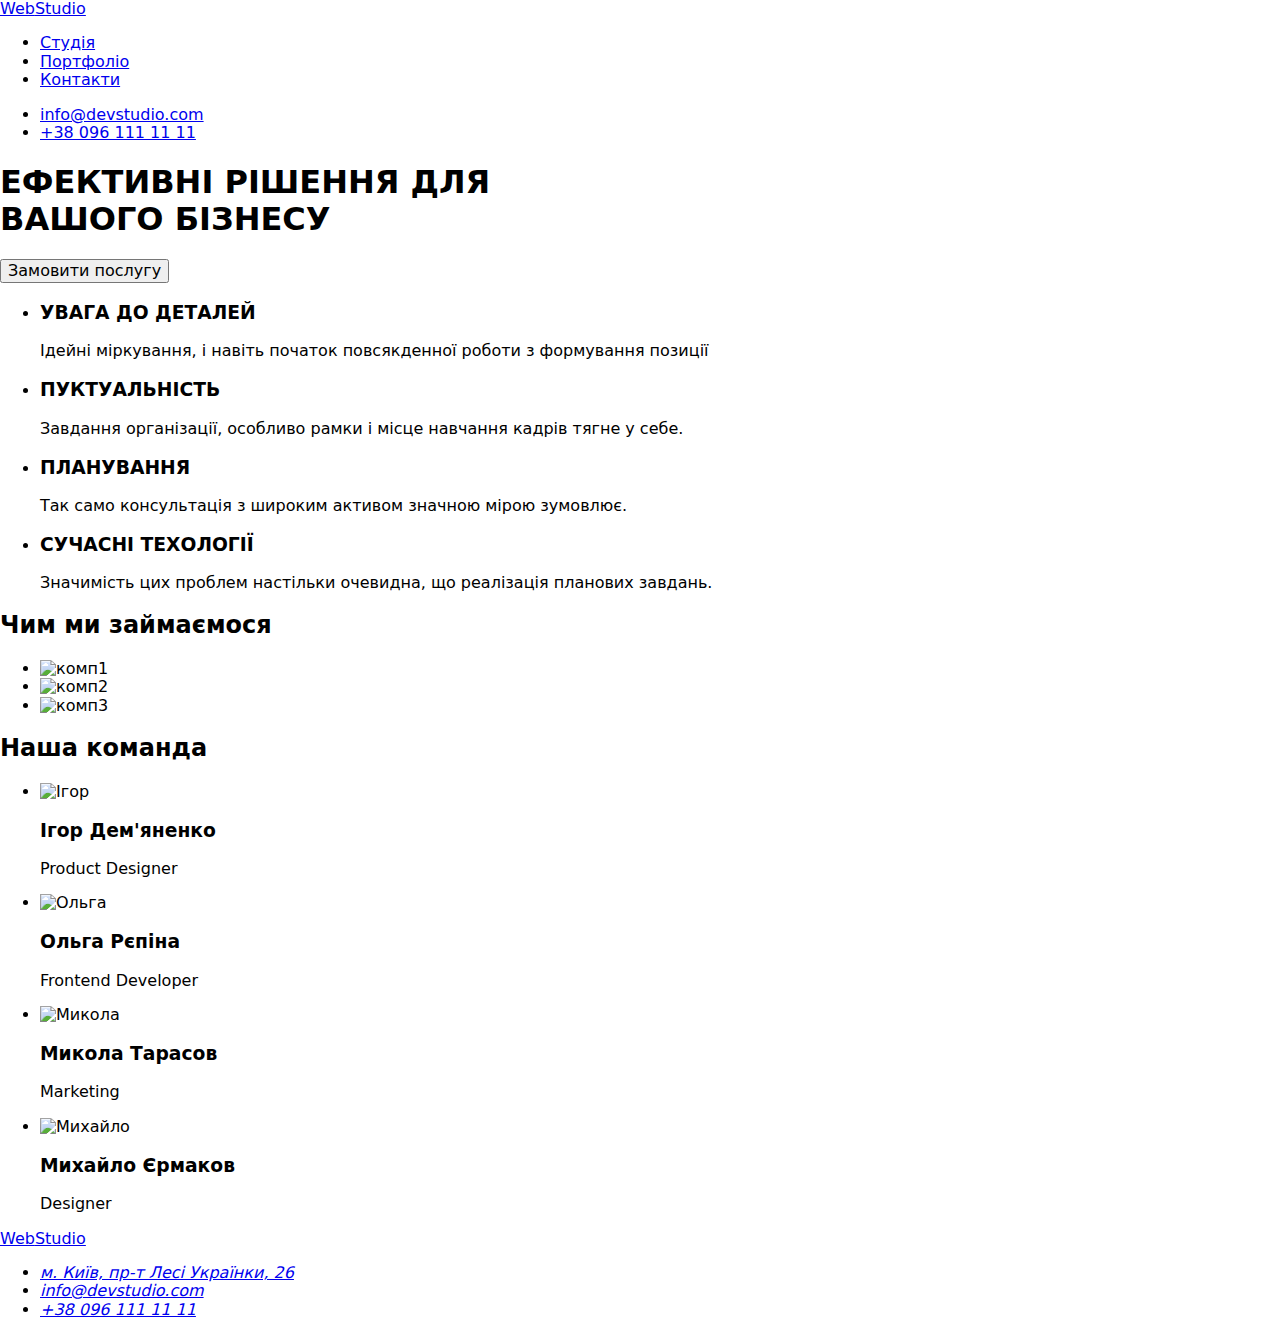
==== index.html @ 2995a0e1 "Add files" ====
<!DOCTYPE html>
<html lang="uk">
  <head>
    <meta charset="UTF-8" />
    <meta http-equiv="X-UA-Compatible" content="IE=edge" />
    <meta name="viewport" content="width=device-width, initial-scale=1.0" />
    <title>webstudio</title>
    <link rel="preconnect" href="https://fonts.googleapis.com" />
    <link rel="preconnect" href="https://fonts.gstatic.com" crossorigin />
    <link
      href="https://fonts.googleapis.com/css2?family=Raleway:wght@700&family=Roboto:wght@400;500;700;900&display=swap"
      rel="stylesheet"
    />
    <link
      rel="stylesheet"
      href="https://cdnjs.cloudflare.com/ajax/libs/modern-normalize/1.1.0/modern-normalize.min.css"
    />
    <link rel="stylesheet" href="./css/styles.css" />
  </head>
  <body class="page-body">
    <!--Header-->
    <header class="page-header">
      <!--Заголовки-->
      <div class="container">
        <nav class="header-nav">
          <a href="WebStudio" class="logo link"> <span class="web">Web</span>Studio</a>
          <ul class="header-list list">
            <li class="item"><a href="./index.html" class="header-link active">Студія</a></li>
            <li class="item"><a href="./portfolio.html" class="header-link">Портфоліо</a></li>
            <li class="item"><a href="Контакти" class="header-link">Контакти</a></li>
          </ul>
        </nav>
          <ul class="contacts">
            <li>
              <a class="header-mail hearder-link active" href="info@devstudio.com"
                >info@devstudio.com</a
              >
            </li>
            <li>
              <a class="header-tel hearder-link" href="+380961111111">+38 096 111 11 11</a>
            </li>
          </ul>
      </div>
    </header>
    <main>
      <!--Ефективні рішення-->
      <section class="section-title">
        <div class="container">
          <h1 class="title">
            ЕФЕКТИВНІ РІШЕННЯ ДЛЯ <br />
            ВАШОГО БІЗНЕСУ
          </h1>
          <button type="button" class="button title-button">Замовити послугу</button>
        </div>
      </section>
      <!--Наші переваги-->
      <section class="padding">
        <div class="container">
          <h2 hidden>Наші переваги</h2>
          <ul class="feature-list list">
            <li class="item">
              <h3 class="title-medium">УВАГА ДО ДЕТАЛЕЙ</h3>
              <p class="text">
                Ідейні міркування, і навіть початок повсякденної роботи з формування позиції
              </p>
            </li>
            <li class="item">
              <h3 class="title-medium">ПУКТУАЛЬНІСТЬ</h3>
              <p class="text">
                Завдання організації, особливо рамки і місце навчання кадрів тягне у себе.
              </p>
            </li>
            <li class="item">
              <h3 class="title-medium">ПЛАНУВАННЯ</h3>
              <p class="text">Так само консультація з широким активом значною мірою зумовлює.</p>
            </li>
            <li class="item">
              <h3 class="title-medium">СУЧАСНІ ТЕХОЛОГІЇ</h3>
              <p class="text">
                Значимість цих проблем настільки очевидна, що реалізація планових завдань.
              </p>
            </li>
          </ul>
        </div>
      </section>
      <!--Чим займаємось-->
      <section class="blok-gallery">
        <div class="container">
          <h2 class="title-staff">Чим ми займаємося</h2>
          <ul class="gallery">
            <li class="photo-gallery">
              <img src="./images/imgoffice1.jpg" alt="комп1" />
            </li>
            <li class="photo-gallery">
              <img src="./images/imgoffice2.jpg" alt="комп2" />
            </li>
            <li class="photo-gallery">
              <img src="./images/imgoffice3.jpg" alt="комп3" />
            </li>
          </ul>
        </div>
      </section>

      <!--Staff-->
      <section class="staff padding">
        <div class="container">
          <h2 class="title-gallery-staff">Наша команда</h2>
          <ul class="staff-gallery">
            <li class="photo-staff">
              <img src="./images/imgphoto4.jpg" alt="Ігор" width="270" height="260" class="img" />
              <div class="staff-title">
                <h3 class="name">Ігор Дем'яненко</h3>
                <p class="position">Product Designer</p>
              </div>
            </li>
            <li class="photo-staff">
              <img src="./images/imgphoto5.jpg" alt="Ольга" width="270" height="260" class="img" />
              <div class="staff-title">
                <h3 class="name">Ольга Рєпіна</h3>
                <p class="position">Frontend Developer</p>
              </div>
            </li>

            <li class="photo-staff">
              <img src="./images/imgphoto6.jpg" alt="Микола" width="270" height="260" class="img" />
              <div class="staff-title">
                <h3 class="name">Микола Тарасов</h3>
                <p class="position">Marketing</p>
              </div>
            </li>
            <li class="photo-staff">
              <img
                src="./images/imgphoto7.jpg"
                alt="Михайло"
                width="270"
                height="260"
                class="img"
              />
              <div class="staff-title">
                <h3 class="name">Михайло Єрмаков</h3>
                <p class="position">Designer</p>
              </div>
            </li>
          </ul>
        </div>
      </section>
    </main>
    <footer class="footer">
      <div class="container">
        <a href="WebStudio" class="logo logo-footer"> <span class="web">Web</span>Studio</a>
        <address>
          <ul class="all-contacts">
            <li>
              <a class="adress" href="https://goo.gl/maps/Jwa1FYNxkH5Bw4Vz5">
                м. Київ, пр-т Лесі Українки, 26</a
              >
            </li>
            <li>
              <a class="adress-footer" href="info@devstudio.com">info@devstudio.com</a>
            </li>
            <li>
              <a class="adress-footer" href="tel:+380961111111">+38 096 111 11 11</a>
            </li>
          </ul>
        </address>
      </div>
    </footer>
  </body>
</html>
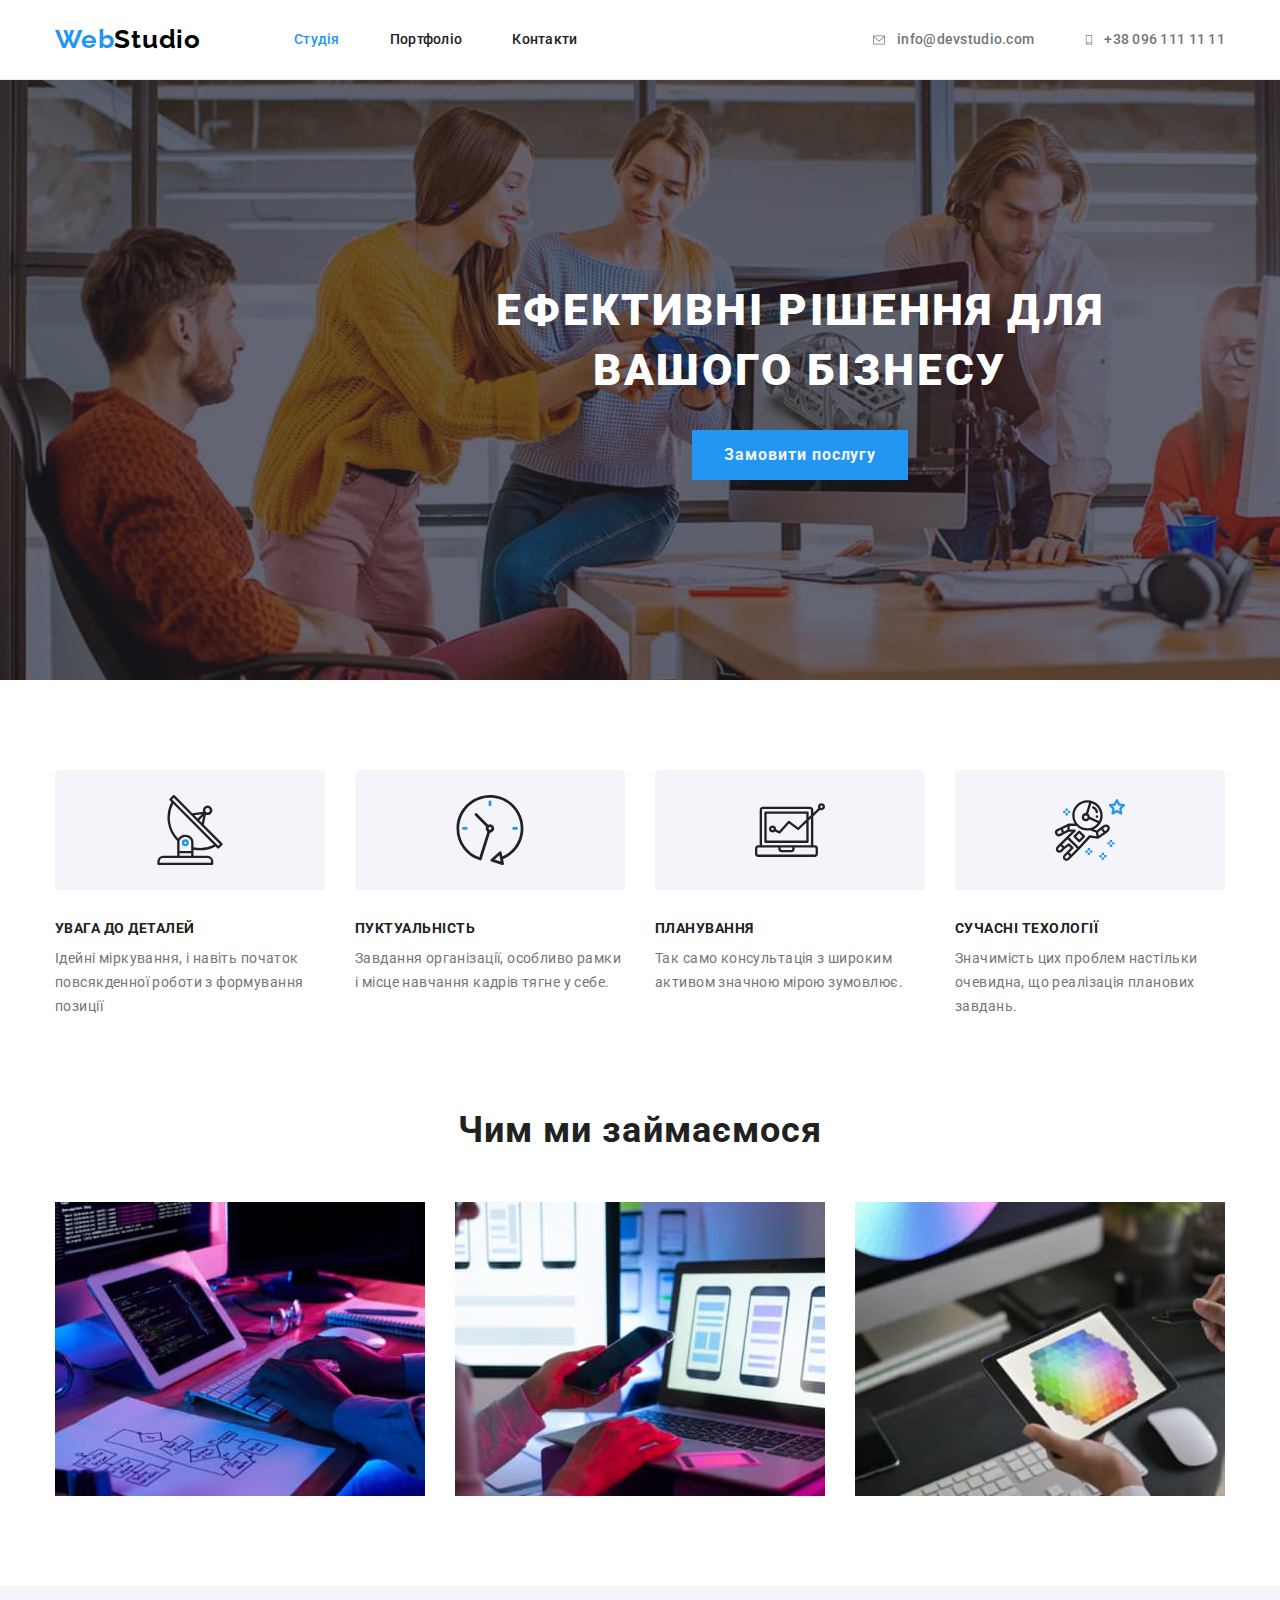
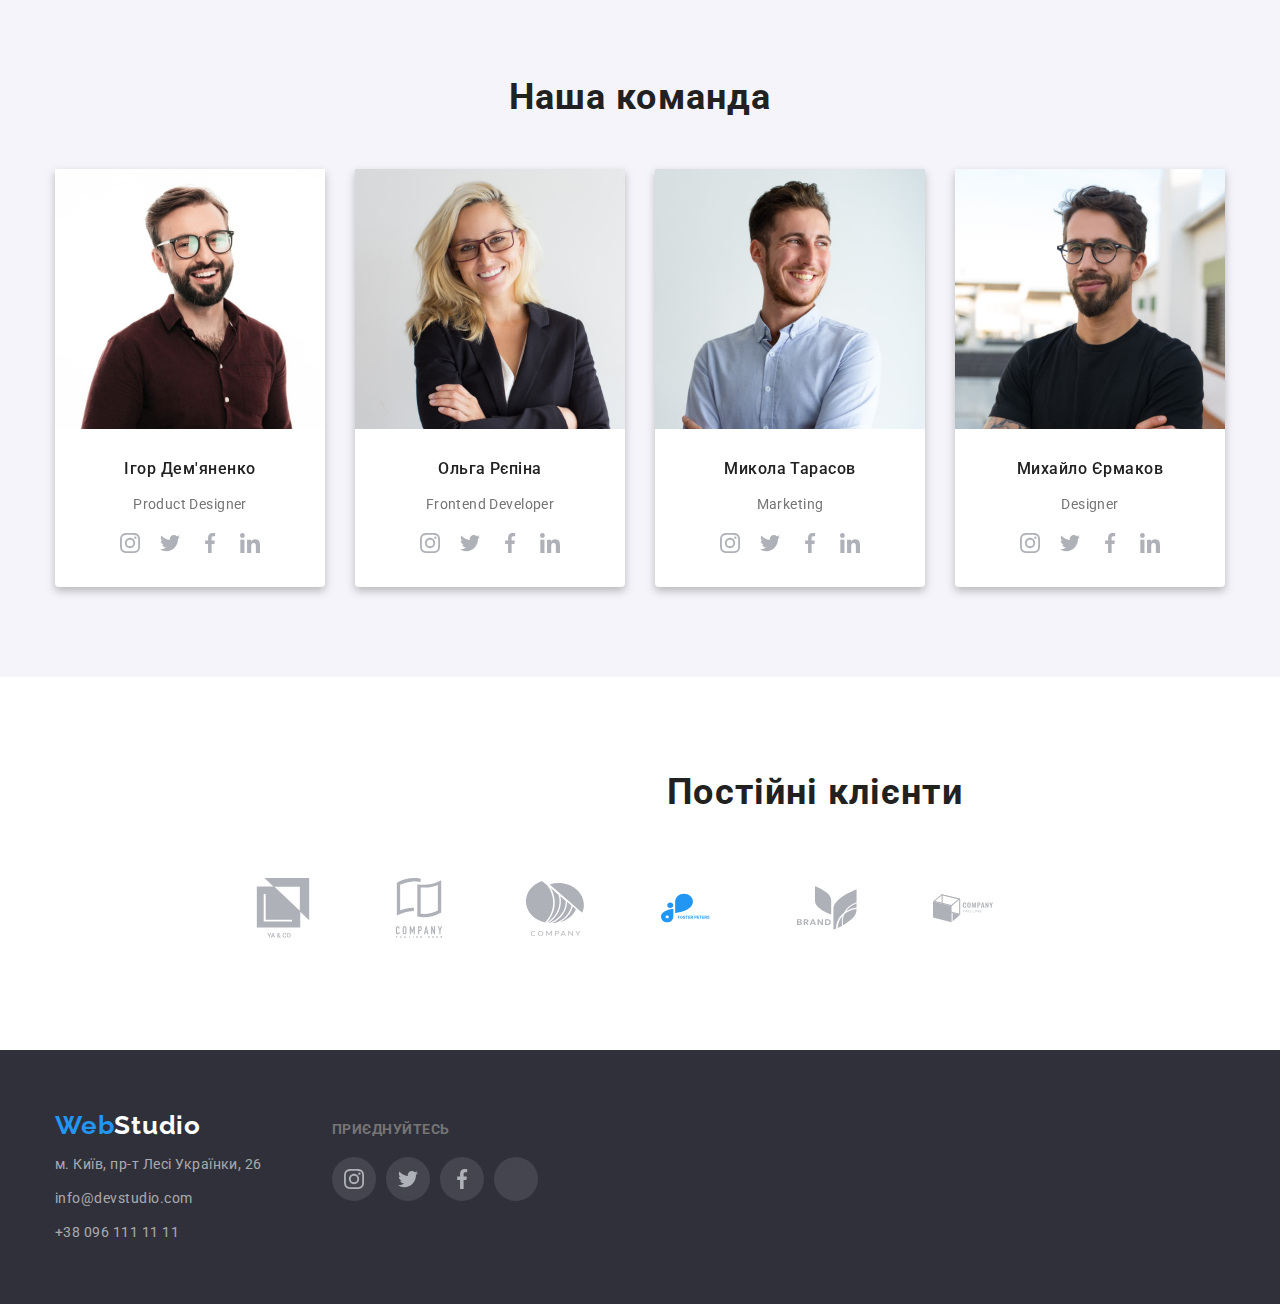
==== commit c2a76ac8: "Add icons" ====
--- a/index.html
+++ b/index.html
@@ -30,21 +30,27 @@
             <li class="item"><a href="Контакти" class="header-link">Контакти</a></li>
           </ul>
         </nav>
-          <ul class="contacts">
-            <li>
-              <a class="header-mail hearder-link active" href="info@devstudio.com"
-                >info@devstudio.com</a
-              >
-            </li>
-            <li>
-              <a class="header-tel hearder-link" href="+380961111111">+38 096 111 11 11</a>
-            </li>
-          </ul>
+        <ul class="contacts list">
+          <li class="item">
+            <a class="header-mail hearder-link active" href="info@devstudio.com"
+              ><svg class="phone icon" width="16" height="12">
+                <use href="./images/icons.svg#icon-envelope"></use></svg
+              >info@devstudio.com</a
+            >
+          </li>
+          <li>
+            <a class="header-tel hearder-link" href="+380961111111"
+              ><svg class="phone icon" width="10" height="16">
+                <use href="./images/icons.svg#icon-smartphone"></use></svg
+              >+38 096 111 11 11</a
+            >
+          </li>
+        </ul>
       </div>
     </header>
     <main>
       <!--Ефективні рішення-->
-      <section class="section-title">
+      <section class="section-title overlay">
         <div class="container">
           <h1 class="title">
             ЕФЕКТИВНІ РІШЕННЯ ДЛЯ <br />
@@ -59,22 +65,42 @@
           <h2 hidden>Наші переваги</h2>
           <ul class="feature-list list">
             <li class="item">
+              <div class="thumb">
+                <svg class="item-icon" width="70" height="70">
+                  <use href="./images/icons.svg#icon-antenna"></use>
+                </svg>
+              </div>
               <h3 class="title-medium">УВАГА ДО ДЕТАЛЕЙ</h3>
               <p class="text">
                 Ідейні міркування, і навіть початок повсякденної роботи з формування позиції
               </p>
             </li>
             <li class="item">
+              <div class="thumb">
+                <svg class="item-icon" width="70" height="70">
+                  <use href="./images/icons.svg#icon-clock"></use>
+                </svg>
+              </div>
               <h3 class="title-medium">ПУКТУАЛЬНІСТЬ</h3>
               <p class="text">
                 Завдання організації, особливо рамки і місце навчання кадрів тягне у себе.
               </p>
             </li>
             <li class="item">
+              <div class="thumb">
+                <svg class="item-icon" width="70" height="70">
+                  <use href="./images/icons.svg#icon-vector"></use>
+                </svg>
+              </div>
               <h3 class="title-medium">ПЛАНУВАННЯ</h3>
               <p class="text">Так само консультація з широким активом значною мірою зумовлює.</p>
             </li>
             <li class="item">
+              <div class="thumb">
+                <svg class="item-icon" width="70" height="70">
+                  <use href="./images/icons.svg#icon-astronaut"></use>
+                </svg>
+              </div>
               <h3 class="title-medium">СУЧАСНІ ТЕХОЛОГІЇ</h3>
               <p class="text">
                 Значимість цих проблем настільки очевидна, що реалізація планових завдань.
@@ -111,6 +137,33 @@
               <div class="staff-title">
                 <h3 class="name">Ігор Дем'яненко</h3>
                 <p class="position">Product Designer</p>
+                <ul class="social-icons list">
+                  <li class="social-item">
+                    <a href="" class="social-link link">
+                      <svg class="social-icon" width="20" height="20">
+                        <use href="./images/icons.svg#icon-instagram"></use>
+                      </svg>
+                    </a>
+                  </li>
+                  <li class="social-item">
+                    <a href="" class="social-link link"
+                      ><svg class="social-icon" width="20" height="20">
+                        <use href="./images/icons.svg#icon-twitter"></use></svg
+                    ></a>
+                  </li>
+                  <li class="social-item">
+                    <a href="" class="social-link link"
+                      ><svg class="social-icon" width="20" height="20">
+                        <use href="./images/icons.svg#icon-facebook"></use></svg
+                    ></a>
+                  </li>
+                  <li class="social-item">
+                    <a href="" class="social-link link"
+                      ><svg class="social-icon" width="20" height="20">
+                        <use href="./images/icons.svg#icon-linkedin"></use></svg
+                    ></a>
+                  </li>
+                </ul>
               </div>
             </li>
             <li class="photo-staff">
@@ -118,6 +171,33 @@
               <div class="staff-title">
                 <h3 class="name">Ольга Рєпіна</h3>
                 <p class="position">Frontend Developer</p>
+                <ul class="social-icons list">
+                  <li class="social-item">
+                    <a href="" class="social-link link">
+                      <svg class="social-icon" width="20" height="20">
+                        <use href="./images/icons.svg#icon-instagram"></use>
+                      </svg>
+                    </a>
+                  </li>
+                  <li class="social-item">
+                    <a href="" class="social-link link"
+                      ><svg class="social-icon" width="20" height="20">
+                        <use href="./images/icons.svg#icon-twitter"></use></svg
+                    ></a>
+                  </li>
+                  <li class="social-item">
+                    <a href="" class="social-link link"
+                      ><svg class="social-icon" width="20" height="20">
+                        <use href="./images/icons.svg#icon-facebook"></use></svg
+                    ></a>
+                  </li>
+                  <li class="social-item">
+                    <a href="" class="social-link link"
+                      ><svg class="social-icon" width="20" height="20">
+                        <use href="./images/icons.svg#icon-linkedin"></use></svg
+                    ></a>
+                  </li>
+                </ul>
               </div>
             </li>
 
@@ -126,6 +206,33 @@
               <div class="staff-title">
                 <h3 class="name">Микола Тарасов</h3>
                 <p class="position">Marketing</p>
+                <ul class="social-icons list">
+                  <li class="social-item">
+                    <a href="" class="social-link link">
+                      <svg class="social-icon" width="20" height="20">
+                        <use href="./images/icons.svg#icon-instagram"></use>
+                      </svg>
+                    </a>
+                  </li>
+                  <li class="social-item">
+                    <a href="" class="social-link link"
+                      ><svg class="social-icon" width="20" height="20">
+                        <use href="./images/icons.svg#icon-twitter"></use></svg
+                    ></a>
+                  </li>
+                  <li class="social-item">
+                    <a href="" class="social-link link"
+                      ><svg class="social-icon" width="20" height="20">
+                        <use href="./images/icons.svg#icon-facebook"></use></svg
+                    ></a>
+                  </li>
+                  <li class="social-item">
+                    <a href="" class="social-link link"
+                      ><svg class="social-icon" width="20" height="20">
+                        <use href="./images/icons.svg#icon-linkedin"></use></svg
+                    ></a>
+                  </li>
+                </ul>
               </div>
             </li>
             <li class="photo-staff">
@@ -139,30 +246,133 @@
               <div class="staff-title">
                 <h3 class="name">Михайло Єрмаков</h3>
                 <p class="position">Designer</p>
-              </div>
+                <ul class="social-icons list">
+                  <li class="social-item">
+                    <a href="" class="social-link link">
+                      <svg class="social-icon" width="20" height="20">
+                        <use href="./images/icons.svg#icon-instagram"></use>
+                      </svg>
+                    </a>
+                  </li>
+                  <li class="social-item">
+                    <a href="" class="social-link link"
+                      ><svg class="social-icon" width="20" height="20">
+                        <use href="./images/icons.svg#icon-twitter"></use></svg
+                    ></a>
+                  </li>
+                  <li class="social-item">
+                    <a href="" class="social-link link"
+                      ><svg class="social-icon" width="20" height="20">
+                        <use href="./images/icons.svg#icon-facebook"></use></svg
+                    ></a>
+                  </li>
+                  <li class="social-item">
+                    <a href="" class="social-link link"
+                      ><svg class="social-icon" width="20" height="20">
+                        <use href="./images/icons.svg#icon-linkedin"></use></svg
+                    ></a>
+                  </li>
+                </ul>
+              </div>
+            </li>
+          </ul>
+        </div>
+      </section>
+      <section class="section clients">
+        <div class="container">
+          <h2 class="title-clients">Постійні клієнти</h2>
+          <ul class="brends list">
+            <li class="clients-list item">
+              <a href="" class="clients-link"
+                ><svg class="icon" width="106" height="60">
+                  <use href="./images/icons.svg#icon-group"></use></svg
+              ></a>
+            </li>
+            <li class="clients-list item">
+              <a href="" class="clients-link"
+                ><svg class="icon" width="106" height="60">
+                  <use href="./images/icons.svg#icon-group-sec"></use></svg
+              ></a>
+            </li>
+            <li class="clients-list item">
+              <a href="" class="clients-link"
+                ><svg class="icon" width="106" height="60">
+                  <use href="./images/icons.svg#icon-group-th"></use></svg
+              ></a>
+            </li>
+            <li class="clients-list item">
+              <a href="" class="clients-link"
+                ><svg class="icon" width="106" height="60">
+                  <use href="./images/icons.svg#icon-group-fo"></use></svg
+              ></a>
+            </li>
+            <li class="clients-list item">
+              <a href="" class="clients-link"
+                ><svg class="icon" width="106" height="60">
+                  <use href="./images/icons.svg#icon-group-fi"></use></svg
+              ></a>
+            </li>
+            <li class="clients-list item">
+              <a href="" class="clients-link"
+                ><svg class="icon" width="106" height="60">
+                  <use href="./images/icons.svg#icon-group-si"></use></svg
+              ></a>
             </li>
           </ul>
         </div>
       </section>
     </main>
     <footer class="footer">
-      <div class="container">
-        <a href="WebStudio" class="logo logo-footer"> <span class="web">Web</span>Studio</a>
-        <address>
-          <ul class="all-contacts">
-            <li>
-              <a class="adress" href="https://goo.gl/maps/Jwa1FYNxkH5Bw4Vz5">
-                м. Київ, пр-т Лесі Українки, 26</a
-              >
-            </li>
-            <li>
-              <a class="adress-footer" href="info@devstudio.com">info@devstudio.com</a>
-            </li>
-            <li>
-              <a class="adress-footer" href="tel:+380961111111">+38 096 111 11 11</a>
-            </li>
-          </ul>
-        </address>
+      <div class="container footer-main">
+        <div class="footer-general">
+          <div class="logo-address">
+            <a href="WebStudio" class="logo logo-footer"> <span class="web">Web</span>Studio</a>
+            <address>
+              <ul class="all-contacts">
+                <li class="item">
+                  <a class="adress link" href="https://goo.gl/maps/Jwa1FYNxkH5Bw4Vz5">
+                    м. Київ, пр-т Лесі Українки, 26</a
+                  >
+                </li>
+                <li class="item">
+                  <a class="adress-footer link" href="info@devstudio.com">info@devstudio.com</a>
+                </li>
+                <li class="item">
+                  <a class="adress-footer link" href="tel:+380961111111">+38 096 111 11 11</a>
+                </li>
+              </ul>
+            </address>
+          </div>
+          <div class="social-footer">
+            <p class="footer-title">Приєднуйтесь</p>
+            <ul class="social-icons list">
+              <li class="a">
+                <a href="" class="social-link"
+                  ><svg class="icon" width="20" height="20">
+                    <use href="./images/icons.svg#icon-instagram"></use></svg
+                ></a>
+              </li>
+              <li class="a">
+                <a href="" class="social-link"
+                  ><svg class="icon" width="20" height="20">
+                    <use href="./images/icons.svg#icon-twitter"></use></svg
+                ></a>
+              </li>
+              <li class="a">
+                <a href="" class="social-link"
+                  ><svg class="icon" width="20" height="20">
+                    <use href="./images/icons.svg#icon-facebook"></use></svg
+                ></a>
+              </li>
+              <li class="a">
+                <a href="" class="social-link"
+                  ><svg class="icon" width="20" height="20">
+                    <use href="./images/icons.svg#icon-linked"></use></svg
+                ></a>
+              </li>
+            </ul>
+          </div>
+        </div>
       </div>
     </footer>
   </body>
--- a/css/styles.css
+++ b/css/styles.css
@@ -0,0 +1,679 @@
+/* Головний колір білий #FFFFFF; */
+/* Головний колір чорний #2F303A */
+/* Синій колір #2196F3 */
+:root {
+    --primary-text-color: #FFFFFF;
+    --title-text-color: #212121;
+    --accent-color: #2196F3;
+    --secondary-white-color: #757575;
+    --primary-white-color: #F5F5F5;
+    --social-color: #AFB1B8;
+}
+
+h1,
+h2,
+h3,
+h4,
+h5,
+h6,
+p {
+    margin: 0;
+}
+
+img {
+    display: block;
+    max-width: 100%;
+}
+
+.page-body {
+    font-family: Roboto, sans-serif;
+    letter-spacing: 0.03em;
+}
+
+.link {
+    text-decoration: none;
+}
+
+.hearder-link {
+    text-decoration: none;
+}
+
+.container {
+    width: 1200px;
+    margin: 0 auto;
+    padding-left: 15px;
+    padding-right: 15px;
+}
+
+.header-link {
+    text-decoration: none;
+    color: inherit;
+}
+
+.adress-footer {
+    text-decoration: none;
+    color: rgba(255, 255, 255, 0.6);
+    font-style: normal;
+}
+
+ul {
+    list-style: none;
+    padding-left: 0;
+    margin: 0;
+}
+
+/*Webstudio */
+.web {
+    color: #2196F3;
+    font-family: Raleway;
+    font-style: normal;
+    font-weight: 700;
+    font-size: 26px;
+    line-height: 1.2;
+}
+
+.logo {
+    font-family: Raleway;
+    font-style: normal;
+    font-weight: 700;
+    font-size: 26px;
+    line-height: 1.2;
+    letter-spacing: 0.03em;
+    color: #000000;
+}
+
+
+/* Site-nav */
+.header-link {
+    font-weight: 500;
+    font-size: 14px;
+    line-height: 1.1;
+    letter-spacing: 0.02em;
+    color: var(--title-text-color)
+    
+}
+
+
+/* Mail-Tel header and footer  */
+.header-link:hover,
+.header-link:focus {
+    color: var(--accent-color);
+}
+
+.header-mail:hover,
+.header-mail:focus {
+    color: var(--accent-color)
+}
+
+.header-tel:hover,
+.header-tel:focus {
+    color: var(--accent-color)
+}
+
+.active {
+    color: var(--accent-color)
+}
+
+
+.header-tel,
+.header-mail {
+    font-weight: 500;
+    font-size: 14px;
+    line-height: 1.14;
+    letter-spacing: 0.02em;
+    color: #757575;
+}
+
+/* Header styles */
+.page-header {
+    background-color: var(--primary-text-color);
+    border-bottom: 1px solid #ececec
+}
+
+.page-header .container {
+    display: flex;
+    align-items: center;
+    
+}
+
+.page-header .logo {
+    margin-right: 93px;
+}
+
+.header-nav {
+    display: flex;
+    align-items: center;
+}
+
+.header-list {
+    display: flex;
+    align-items: center;
+    margin-right: 255px;
+    padding-left: 0;
+    margin-top: 0;
+    margin-bottom: 0;
+}
+
+.contacts {
+    display: flex;
+    flex-wrap: wrap;
+    align-items: center;
+    margin-left: auto;
+    font-weight: 500;
+    font-size: 14px;
+    line-height: 1.14;
+    letter-spacing: 0.02em;
+    color: #757575;
+}
+  .header-nav .header-link  {
+    display: block;
+    padding-top: 32px;
+    padding-bottom: 32px;
+}
+
+.contacts .item:not(:first-child) {
+    padding-left: 50px;
+}
+
+
+.header-list .item:not(:first-child) {
+    margin-left: 50px;
+    align-items: center;
+}
+
+.header-tel {
+    margin-left: 50px;
+}
+
+.phone {
+    margin-right: 10px;
+    vertical-align: middle;
+}
+
+.phone-link:hover .phone{
+    fill: var(--accent-color);
+}
+
+/*section-title*/
+.section-title {
+    background-color: #2F303A;
+    padding: 200px 0;
+    text-align: center;
+    width: 1600px;
+    margin-left: auto;
+    margin-right: auto;
+}
+
+
+.title {
+    margin-bottom: 30px;
+    font-weight: 900;
+    font-size: 44px;
+    line-height: 60px;
+    text-align: center;
+    letter-spacing: 0.06em;
+    color: var(--primary-text-color)
+}
+.title-medium{
+    margin-bottom: 10px;
+}
+
+.feature-list {
+    display: flex;
+    margin: 0;
+    padding-left: 0;
+}
+
+.hero-description {
+    padding: 90px 0;
+}
+
+.feature-list .item {
+    width: 270px;
+}
+
+.feature-list .item:not(:first-child) {
+    margin-left: 30px;
+}
+
+/* Фон на блоке герой */
+.overlay{
+    height: 600px;
+    max-width: 1600px;
+    margin-left: auto;
+    margin-right: auto;
+    background-image: linear-gradient(to right, rgba(47, 48, 58, 0.4),rgba(47, 48, 58, 0.4)), url('../images/hero.jpg');
+    background-repeat: no-repeat;
+    background-position: center;
+    background-size: cover;
+}
+
+.button.title-button {
+    white-space: nowrap;
+    width: 216px;
+    height: 50px;
+    border: 0;
+    background-color: var(--accent-color);
+    align-items: center;
+    padding: 10px 32px;
+    cursor: pointer;
+    font-weight: 700;
+    line-height: calc(30/16);
+    letter-spacing: 0.06em;
+    color: var(--primary-white-color)    
+    /* filter: drop-shadow(0px 4px 4px rgba(0, 0, 0, 0.25)); */
+        
+}
+    
+    .button.title-button:focus
+    .button.title-button:hover {
+        background-color: #188CE8;
+    }
+
+/* Наші послуги у портфоліо*/
+
+button.projects-button {    
+    padding: 6px 22px;
+    border: 0;
+    cursor: pointer;
+    background-color: #F5F4FA;
+    color: var(--title-text-color);
+    font-weight: 500;
+    line-height: calc(26/16);
+    border-radius: 4px;
+    border: none;
+    
+    
+}
+
+.buttons {
+    margin-bottom: 50px;
+    display: flex;
+    justify-content: center;
+        
+}
+
+
+.buttons .item:not(:last-child){
+margin-right: 8px;
+}
+    
+.button.projects-button:focus,
+.button.projects-button:hover{
+    background-color: var(--accent-color);
+    color: var(--primary-white-color)
+    /*filter:drop-shadow(0px 4px 4px rgba(0, 0, 0, 0.25));*/
+}
+ 
+.button{
+    color: var(--title-text-color);
+    background-color: var(--secondary-white-color);
+    font-size: 16px;
+    font-family: inherit;
+    cursor: pointer;
+    text-decoration: none;
+    text-align: center;
+    
+}
+
+
+/* Наші переваги */
+.title-medium,
+.name,
+.services {
+    font-size: 14px;
+    line-height: 1.2;
+    color: var(--title-text-color)
+}
+
+.text,
+.position,
+.types {
+    font-weight: 400;
+    font-size: 14px;
+    line-height: 1.7;
+    letter-spacing: 0.03em;
+    color: #757575;
+}
+
+.thumb {
+    background-color: #F5F4FA;
+    margin-bottom: 30px;
+    align-items: center;
+    width: 270px;
+    height: 120px;
+    display: flex;
+    justify-content: center;
+    align-items: center;
+    border-radius: 4px;
+}
+
+.feature-list .item-icon{
+    fill: var(--title-text-color);
+}
+
+/* Чим займаємось */
+
+.title-staff,
+.title-cliens {
+    text-align: center;
+}
+
+/* Staff */
+.title-staff,
+.title-gallery-staff,
+.title-clients {
+    margin-top: 0;
+    margin-bottom: 50px;
+    font-weight: 700;
+    font-size: 36px;
+    line-height: 1.2;
+    text-align: center;
+    letter-spacing: 0.03em;
+    color: #212121;
+}
+
+.blok-gallery {
+    padding-top: 0;
+    padding-bottom: 90px;
+    background-color: var(--primary-text-color);
+}
+
+.gallery {
+    display: flex;
+    flex-wrap: wrap;
+    align-items: center;
+    margin-top: 50px;
+    margin-bottom: 0;
+    padding-left: 0;
+}
+
+.gallery-container {
+    padding-top: 40px;
+    padding-bottom: 40px;
+}
+
+.photo-gallery:not(:first-child) {
+    margin-left: 30px;
+}
+
+.staff-gallery {
+    display: flex;
+    flex-wrap: wrap;
+    align-items: center;
+    margin-top: 50px;
+    padding-left: 0;
+}
+
+.social-link {
+    width: 44px;
+    height: 44px;
+    justify-content: center;
+    display: flex;
+    align-items: center;
+    color: var(--social-color);
+    margin-right: 10px;
+    border-radius: 50%;
+}
+
+.social-icons .social-link:hover{
+    background-color: var(--accent-color);
+}
+
+.social-icons .social-link:hover .icon{
+    fill: var(--secondary-white-color);
+}
+
+.staff-gallery .social-link {
+    width: 100%;
+    height: 100%;
+    display: inline-block;
+}
+
+.staff-gallery .social-icons {
+    margin: 16px 32px 0px 32px;
+    gap: 10px;
+    display: flex;
+    justify-content: center;
+    
+}
+.social-icons .icons{
+    fill: var(--social-color);
+}
+
+
+.staff-gallery .social-item:last-child{
+    margin-right: 0;
+}
+
+.staff {
+    background: #F5F4FA;
+    ;
+}
+
+.staff-title {
+    background: var(--primary-text-color);
+    text-align: center;
+    margin: 0;
+    padding-top: 30px;
+    padding-bottom: 30px;
+    border-bottom-right-radius: 4px;
+    border-bottom-left-radius: 4px;
+    
+}
+
+.name {
+    font-weight: 500;
+    font-size: 16px;
+    line-height: 19px;
+    text-align: center;
+    letter-spacing: 0.03em;
+    color: #212121;
+    margin-bottom: 15px;
+}
+
+.photo-staff:not(:first-child) {
+    margin-left: 30px;
+}
+
+.photo-staff {
+    filter: drop-shadow(0px 4px 4px rgba(0, 0, 0, 0.25));
+
+}
+
+.img {
+    display: block;
+    max-width: 100%;    
+}
+
+/* Наші клієнти */
+
+.clients {
+    padding: 94px 215px;
+}
+
+.brends{
+    display: flex;
+    
+}
+
+.brends .item {
+    border: 1pv solid var(--social-color);
+    border-radius: 4px;
+}
+
+.brends .item:not(:last-child){
+    margin-right: 30px;
+}
+
+.clients-list:hover .icon,
+.clients-list:focus.icon{
+    fill: var(--accent-color);
+}
+
+.brends .item:hover,
+.brends .item:focus {
+    border: 1px solid var(--accent-color);
+}
+.clients-list {
+    flex-basis: calc((100%-150px/6));
+    height: 92px;
+    display: flex;
+    justify-content: center;
+    align-items: center;
+}
+
+/* Footer */ 
+.footer {
+    background-color: #2F303A;
+}
+
+.footer {
+    padding: 60px 0;
+}
+
+.adress {
+    text-decoration: none;
+    font-weight: 400;
+    font-size: 14px;
+    line-height: 1.7;
+    color: var(--primary-text-color)
+}
+
+
+
+.logo-footer {
+    text-decoration: none;
+    color: #FFFFFF
+}
+
+.all-contacts {
+    display: flex;
+    flex-direction: column;
+    padding-left: 0;
+}
+
+.all-contacts>li {
+    margin-top: 10px;
+}
+
+.adress .all-contacts {
+    text-align: inherit;
+}
+
+.adress {
+    font-style: normal;
+}
+
+.footer-general {
+    display: flex;
+    align-items: baseline;
+}
+
+.social-footer {
+    
+    margin-left: 70px;
+    
+}
+ .social-footer .social-link {
+    fill: var(--secondary-white-color);
+    background-color: rgba(255, 255, 255, 0.1);
+ }
+
+.social-footer .icon{
+    fill: var(--secondary-white-color);
+}
+
+.footer-title{
+    margin-bottom: 20px;
+    font-weight: 700;
+    font-size: 14px;
+    line-height: calc(16/14);
+    text-transform: uppercase;
+    color: var(--secondary-white-color);
+}
+    .social-footer .social-icons {
+        margin: 0;
+    }
+ 
+    .all-contacts .link {
+        color: rgba(255, 255, 255, 0.6);
+        font-weight: 400;
+        font-size: 14px;
+        line-height: calc(24/14);
+    }  
+
+    .social-icons{
+        display: flex;
+    }
+    
+.a {
+    display: flex;
+    align-items: center;
+    justify-content: center;
+}
+
+
+.footer-contacts .address{
+    color: var(--secondary-white-color);
+    
+}
+ .footer-contacts .link:hover,
+ .footer-contacts .link:focus{
+    color: var(--accent-color);
+ }
+
+.footer-contacts .item:not(:last-child){
+    margin-bottom: 9px;
+}
+
+/* Portfolio */
+.portfolio{
+    padding-top: 94px;
+    padding-bottom: 94px;
+}
+
+.gallery-card {
+    display: flex;
+    flex-wrap: wrap;
+    margin-top: 45px;
+    padding-left: 0;
+    margin: -15px;
+}
+
+
+.gallery-card .gallery-portfolio {
+    margin: 15px;
+}
+
+.card {
+    text-decoration: none;
+}
+
+.name-project{
+    padding: 20px 24px;
+    border-right: 1px solid #EEEEEE;
+    border-bottom: 1px solid #EEEEEE;
+    border-left: 1px solid #EEEEEE;
+}
+ 
+.services {
+    font-size: 18px;
+    line-height: 36px;
+    letter-spacing: 0.06em;
+    color: #212121;
+}
+
+.types {
+    font-size: 16px;
+    line-height: 30px;
+    letter-spacing: 0.03em;
+    color: #757575;
+
+}
+
+
+
+.padding {
+    padding: 90px 0;
+}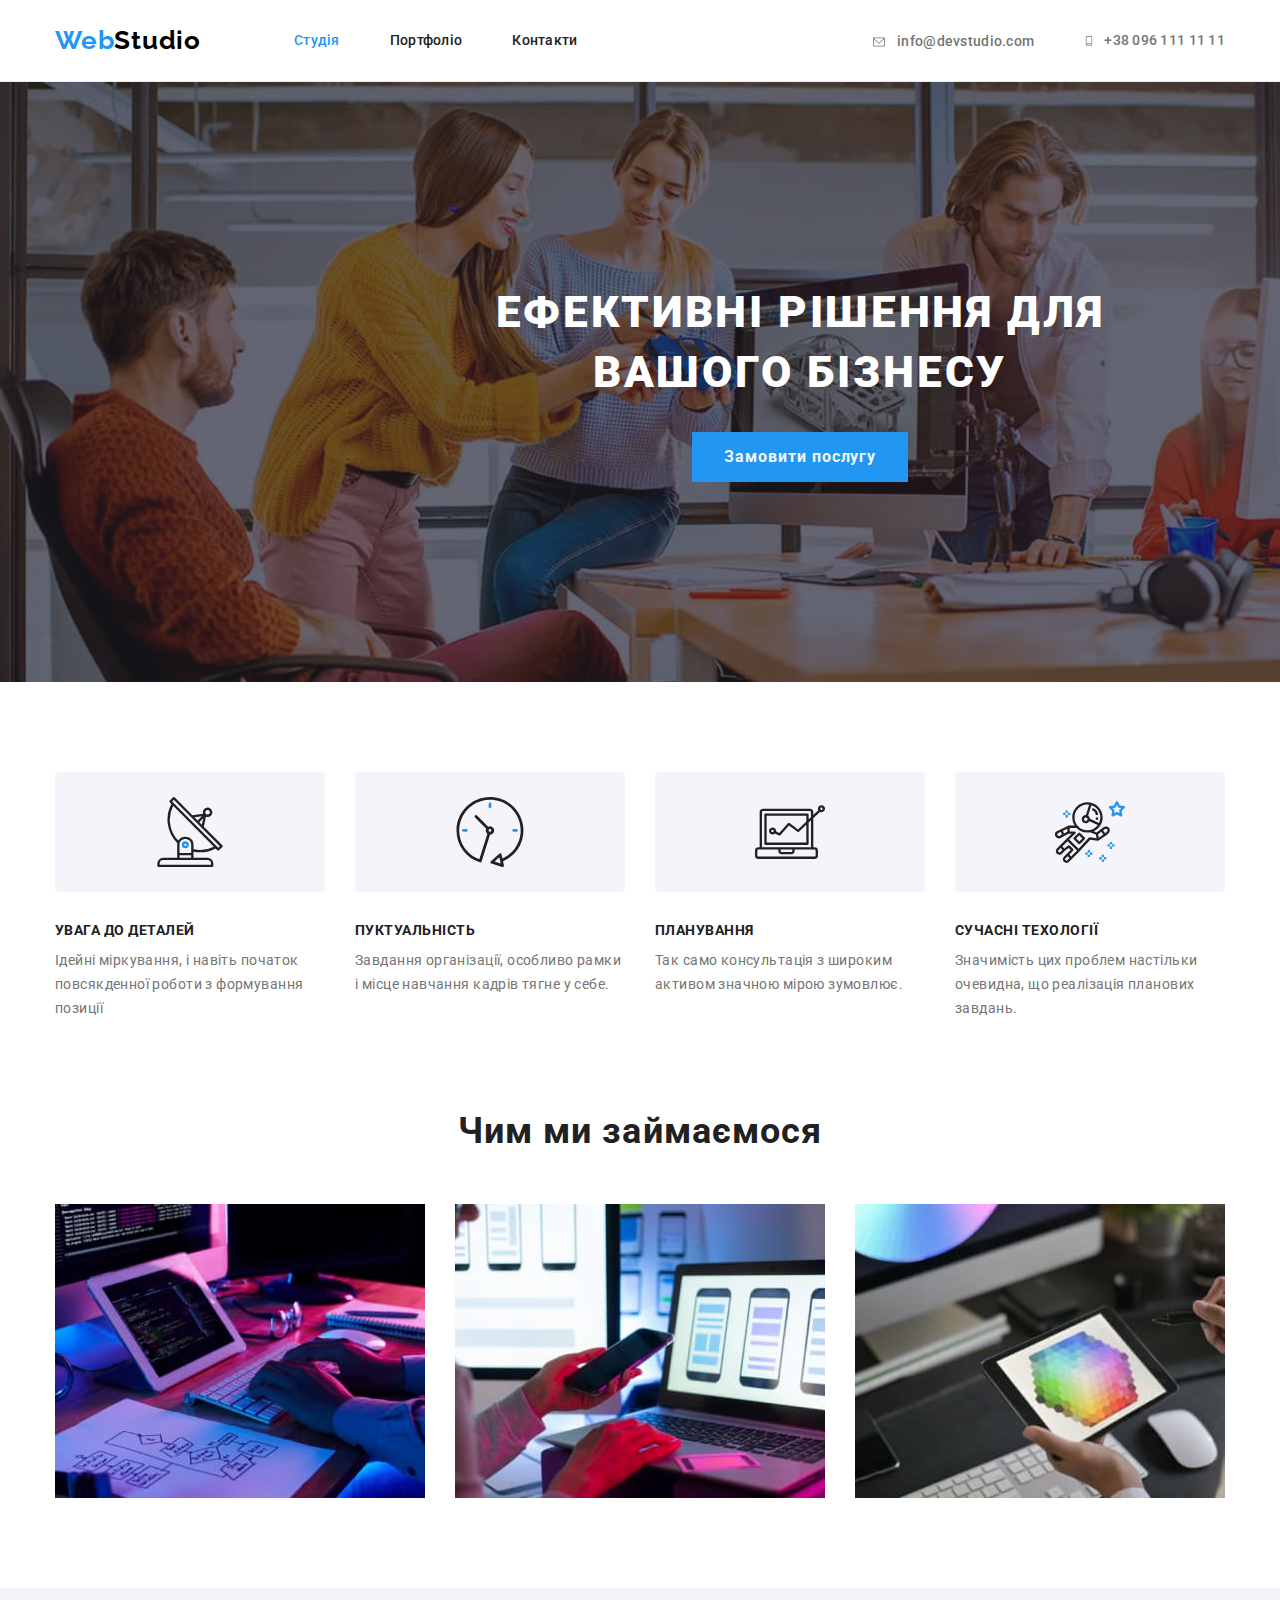
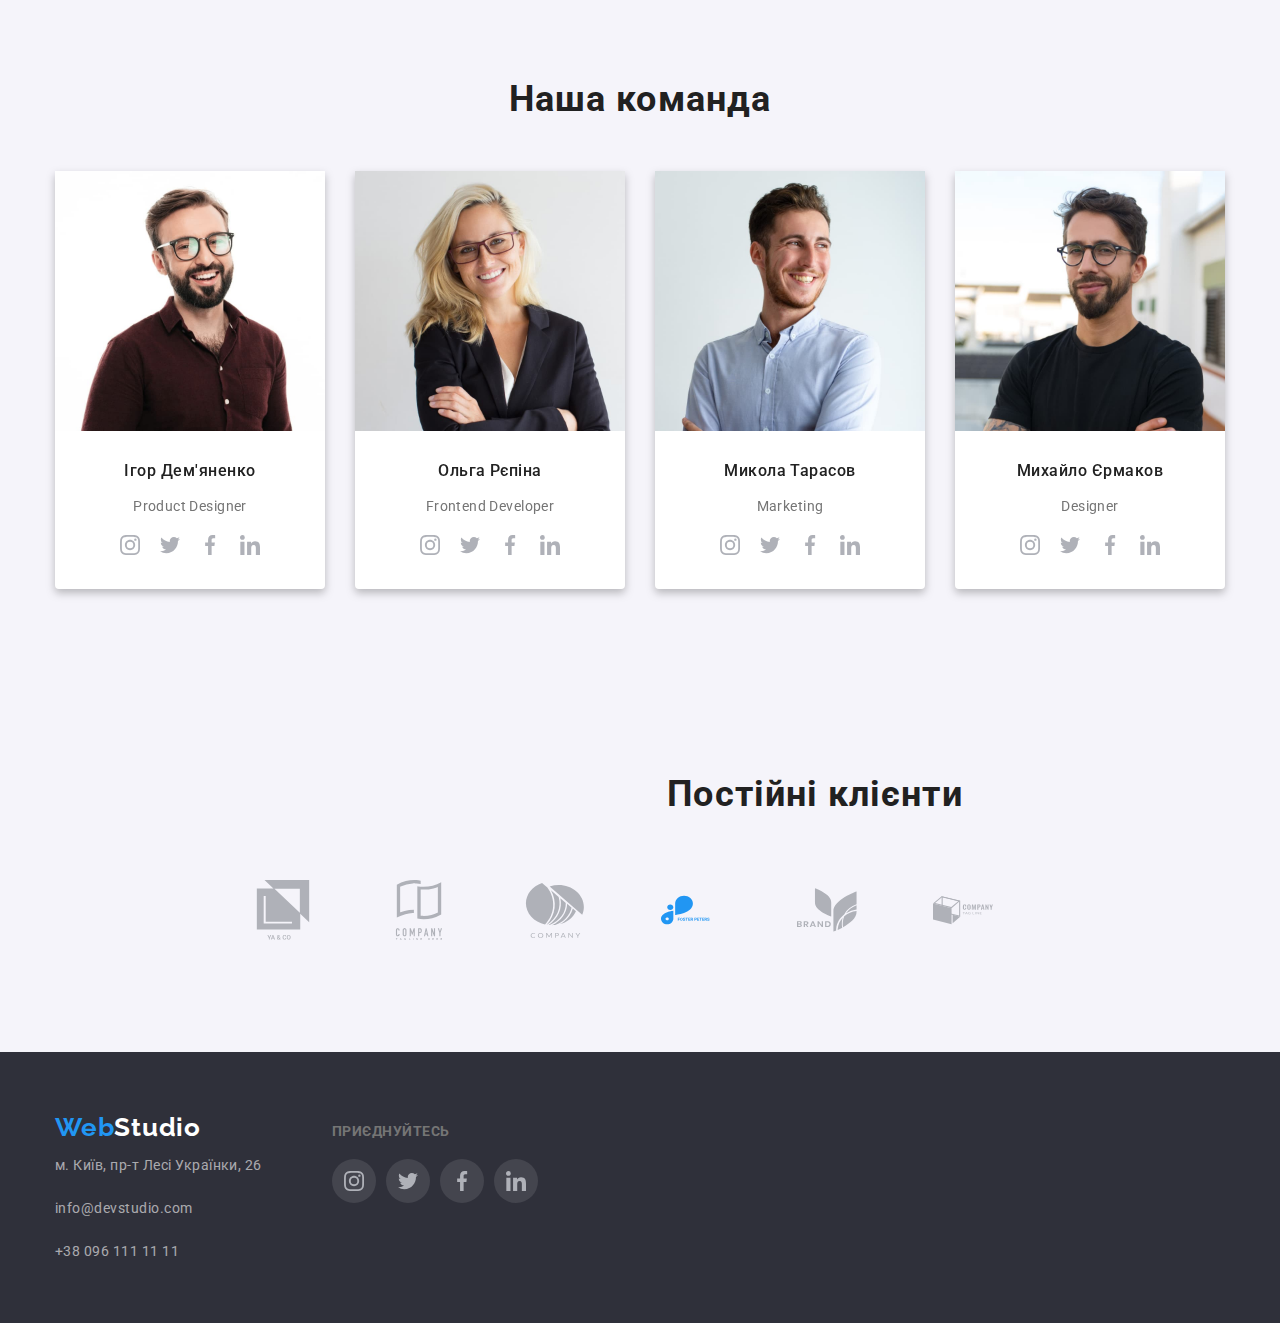
==== commit a24389f8: "Add 2" ====
--- a/index.html
+++ b/index.html
@@ -32,14 +32,14 @@
         </nav>
         <ul class="contacts list">
           <li class="item">
-            <a class="header-mail hearder-link active" href="info@devstudio.com"
+            <a class="header-mail hearder-link active link" href="info@devstudio.com"
               ><svg class="phone icon" width="16" height="12">
                 <use href="./images/icons.svg#icon-envelope"></use></svg
               >info@devstudio.com</a
             >
           </li>
           <li>
-            <a class="header-tel hearder-link" href="+380961111111"
+            <a class="header-tel hearder-link link" href="+380961111111"
               ><svg class="phone icon" width="10" height="16">
                 <use href="./images/icons.svg#icon-smartphone"></use></svg
               >+38 096 111 11 11</a
@@ -328,7 +328,7 @@
           <div class="logo-address">
             <a href="WebStudio" class="logo logo-footer"> <span class="web">Web</span>Studio</a>
             <address>
-              <ul class="all-contacts">
+              <ul class="all-contacts footer-contacts">
                 <li class="item">
                   <a class="adress link" href="https://goo.gl/maps/Jwa1FYNxkH5Bw4Vz5">
                     м. Київ, пр-т Лесі Українки, 26</a
@@ -367,7 +367,7 @@
               <li class="a">
                 <a href="" class="social-link"
                   ><svg class="icon" width="20" height="20">
-                    <use href="./images/icons.svg#icon-linked"></use></svg
+                    <use href="./images/icons.svg#icon-linkedin"></use></svg
                 ></a>
               </li>
             </ul>
--- a/css/styles.css
+++ b/css/styles.css
@@ -193,6 +193,23 @@
 .phone-link:hover .phone{
     fill: var(--accent-color);
 }
+
+.contacts .link{
+    display: block;
+    padding-top: 32px;
+    padding-bottom: 32px;
+    color: var(--secondary-white-color);
+    font-weight: 500;
+    font-size: 14px;
+    line-height: calc(16/14);
+    letter-spacing: 0.02em;
+}
+.contacts .link:hover,
+.contacts .link:focus{
+    color: var(--accent-color);
+}
+
+
 
 /*section-title*/
 .section-title {
@@ -405,15 +422,24 @@
     padding-left: 0;
 }
 
+.social-link  {
+    width: 44px;
+    height: 44px;
+    justify-content: center;
+    display: flex;
+    align-items: center;
+    color: var(--social-color);
+    margin-right: 10px;
+    border-radius: 50%;
+}
+
 .social-link {
     width: 44px;
     height: 44px;
-    justify-content: center;
-    display: flex;
-    align-items: center;
-    color: var(--social-color);
-    margin-right: 10px;
-    border-radius: 50%;
+
+}
+.social-link:hover{
+    color: var(--primary-white-color);
 }
 
 .social-icons .social-link:hover{
@@ -421,7 +447,7 @@
 }
 
 .social-icons .social-link:hover .icon{
-    fill: var(--secondary-white-color);
+    fill:currentColor;
 }
 
 .staff-gallery .social-link {
@@ -490,6 +516,7 @@
 
 .clients {
     padding: 94px 215px;
+    background: #F5F4FA;
 }
 
 .brends{
@@ -497,7 +524,7 @@
     
 }
 
-.brends .item {
+.clients-link {
     border: 1pv solid var(--social-color);
     border-radius: 4px;
 }
@@ -506,8 +533,12 @@
     margin-right: 30px;
 }
 
+.clients-list.icon{
+    fill: currentColor;
+}
+
 .clients-list:hover .icon,
-.clients-list:focus.icon{
+.clients-list:focus .icon{
     fill: var(--accent-color);
 }
 
@@ -672,8 +703,10 @@
 
 }
 
-
-
 .padding {
     padding: 90px 0;
-}+}
+ 
+.card:hover{
+box-shadow: 0px 1px 1px rgba(0, 0, 0, 0.12), 0px 4px 4px rgba(0, 0, 0, 0.06), 0px 4px 6px rgba(0, 0, 0, 0.16);;
+} 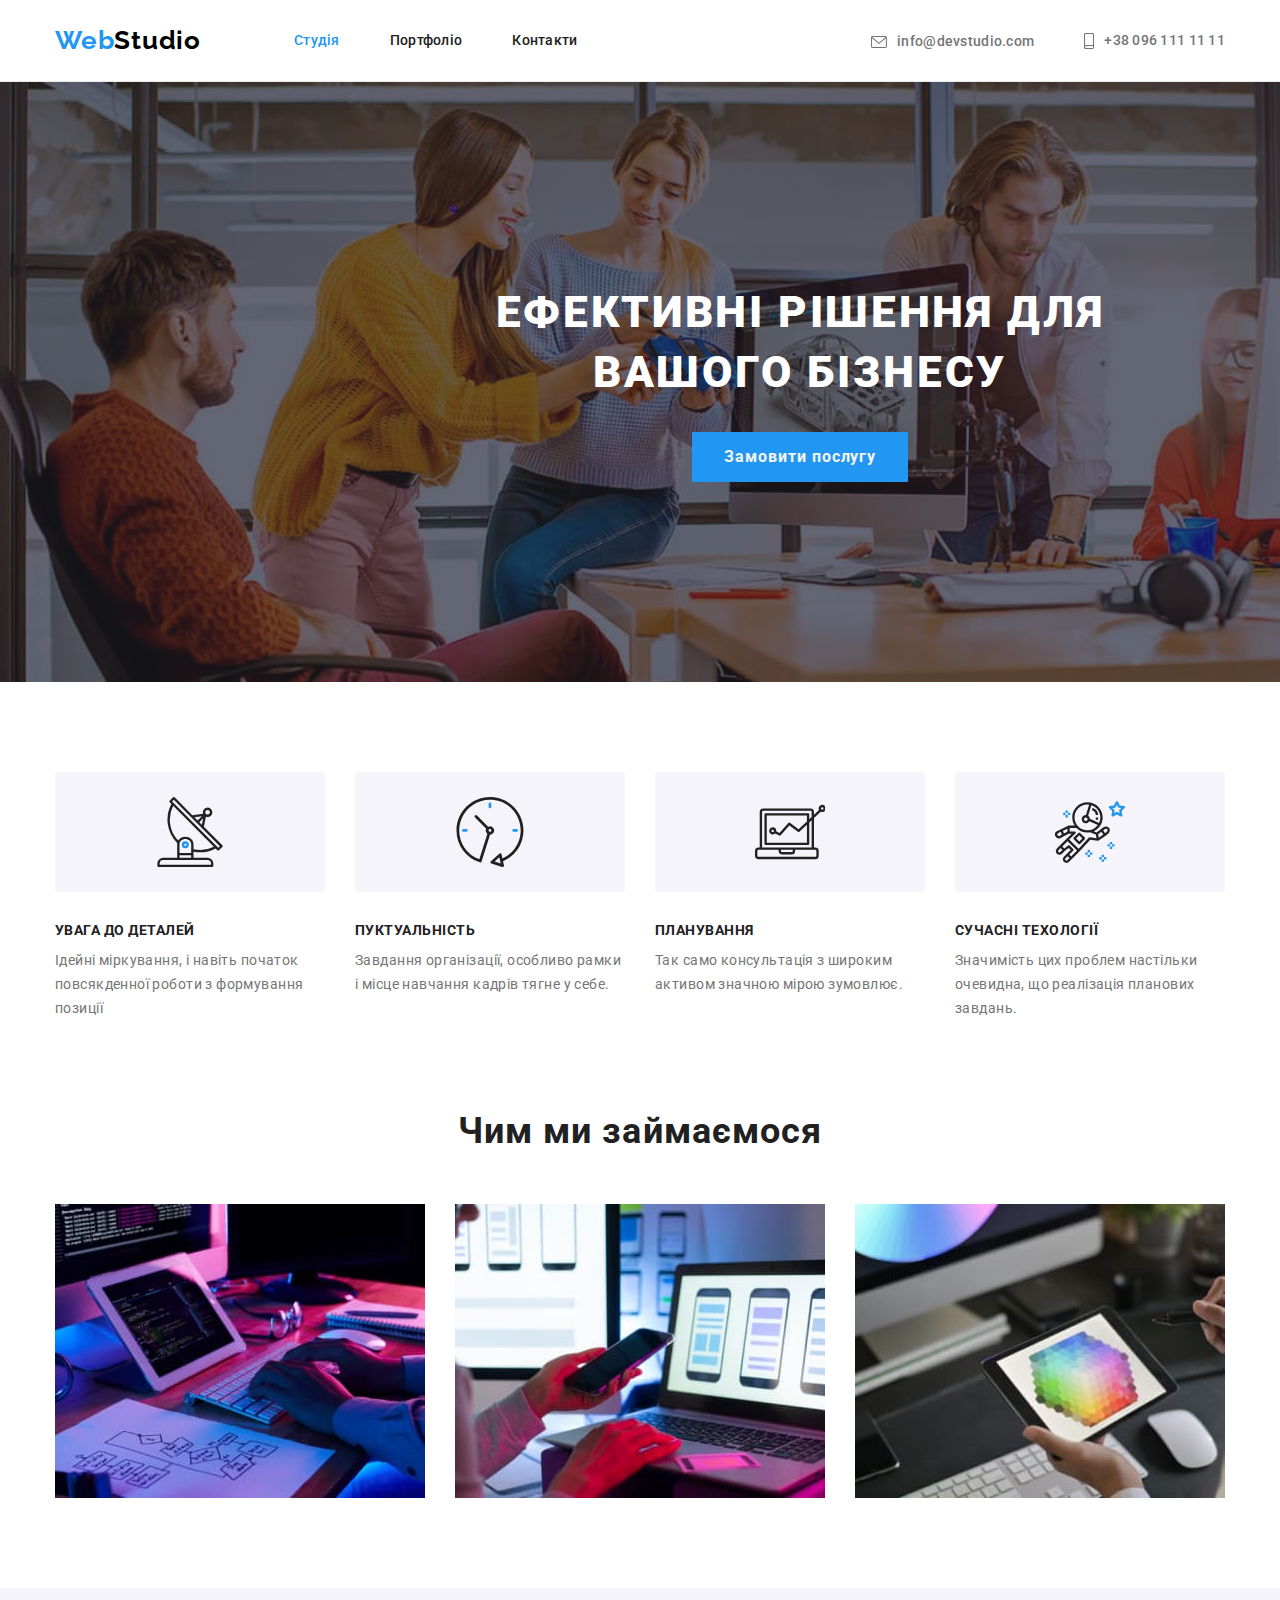
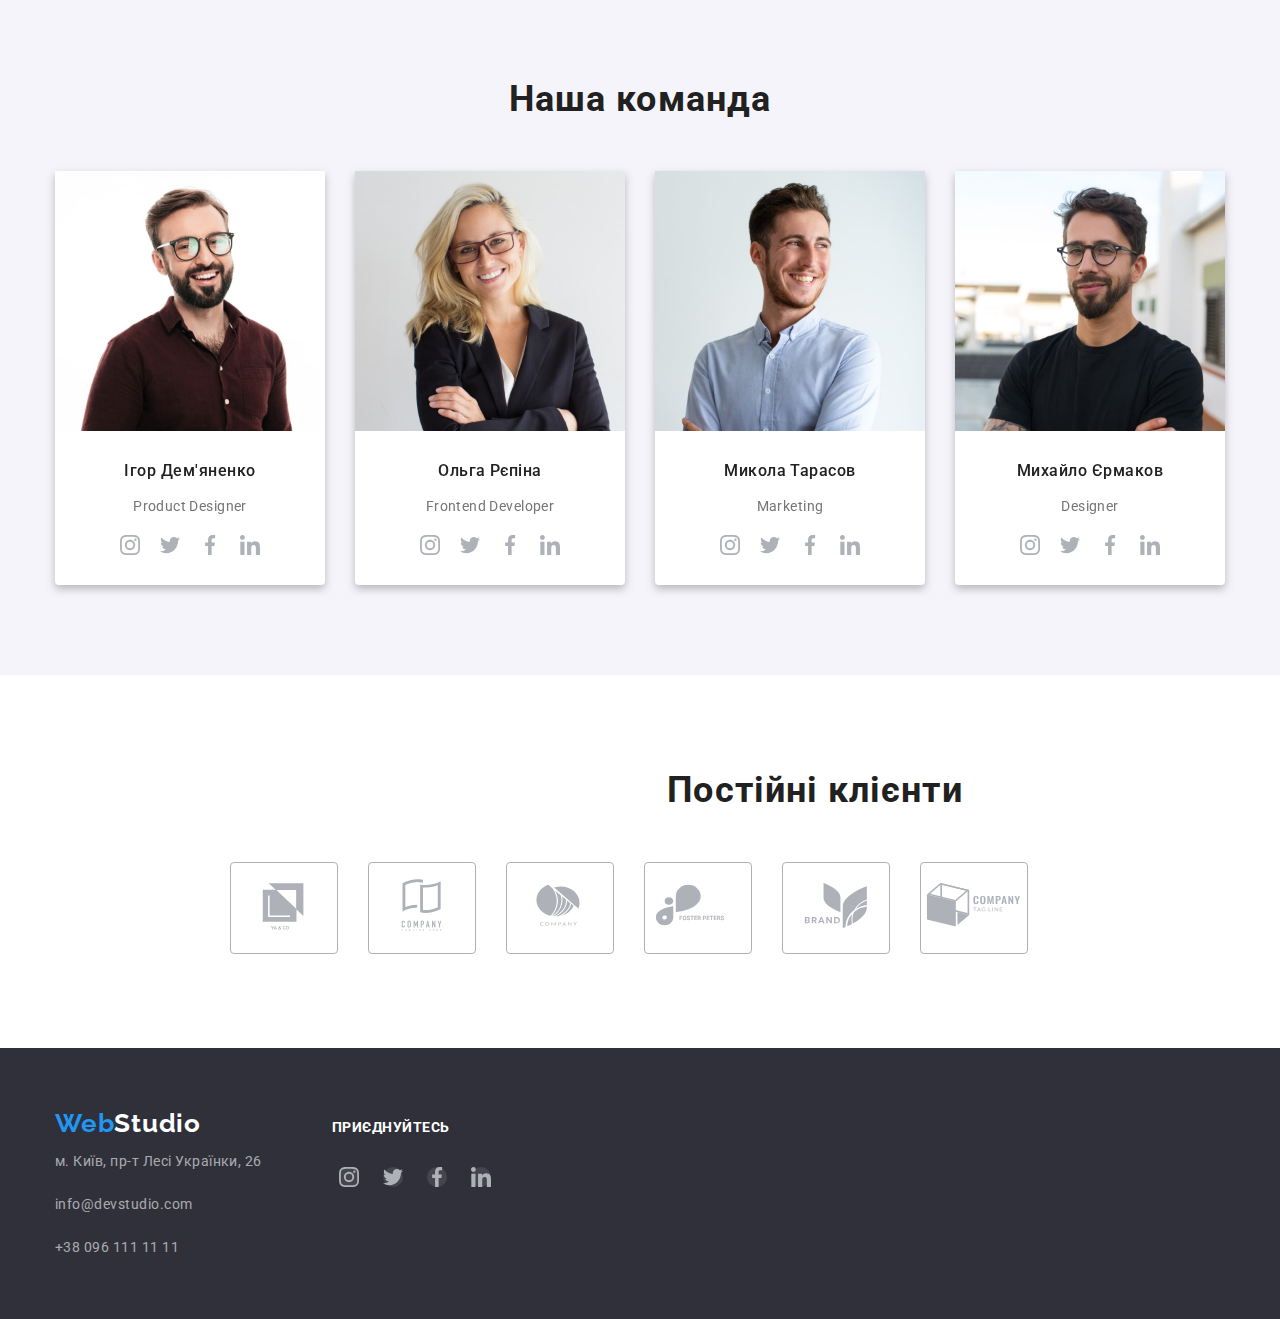
==== commit b100e5a8: "Add icons" ====
--- a/index.html
+++ b/index.html
@@ -7,14 +7,8 @@
     <title>webstudio</title>
     <link rel="preconnect" href="https://fonts.googleapis.com" />
     <link rel="preconnect" href="https://fonts.gstatic.com" crossorigin />
-    <link
-      href="https://fonts.googleapis.com/css2?family=Raleway:wght@700&family=Roboto:wght@400;500;700;900&display=swap"
-      rel="stylesheet"
-    />
-    <link
-      rel="stylesheet"
-      href="https://cdnjs.cloudflare.com/ajax/libs/modern-normalize/1.1.0/modern-normalize.min.css"
-    />
+    <link href="https://fonts.googleapis.com/css2?family=Raleway:wght@700&family=Roboto:wght@400;500;700;900&display=swap" rel="stylesheet" />
+    <link rel="stylesheet" href="https://cdnjs.cloudflare.com/ajax/libs/modern-normalize/1.1.0/modern-normalize.min.css" />
     <link rel="stylesheet" href="./css/styles.css" />
   </head>
   <body class="page-body">
@@ -32,15 +26,15 @@
         </nav>
         <ul class="contacts list">
           <li class="item">
-            <a class="header-mail hearder-link active link" href="info@devstudio.com"
-              ><svg class="phone icon" width="16" height="12">
+            <a class="header-mail hearder-link active link" href="info@devstudio.com">
+              <svg class="phone icon" width="16" height="12">
                 <use href="./images/icons.svg#icon-envelope"></use></svg
               >info@devstudio.com</a
             >
           </li>
           <li>
-            <a class="header-tel hearder-link link" href="+380961111111"
-              ><svg class="phone icon" width="10" height="16">
+            <a class="header-tel hearder-link link" href="+380961111111">
+              <svg class="phone icon" width="10" height="16">
                 <use href="./images/icons.svg#icon-smartphone"></use></svg
               >+38 096 111 11 11</a
             >
@@ -71,9 +65,7 @@
                 </svg>
               </div>
               <h3 class="title-medium">УВАГА ДО ДЕТАЛЕЙ</h3>
-              <p class="text">
-                Ідейні міркування, і навіть початок повсякденної роботи з формування позиції
-              </p>
+              <p class="text">Ідейні міркування, і навіть початок повсякденної роботи з формування позиції</p>
             </li>
             <li class="item">
               <div class="thumb">
@@ -82,9 +74,7 @@
                 </svg>
               </div>
               <h3 class="title-medium">ПУКТУАЛЬНІСТЬ</h3>
-              <p class="text">
-                Завдання організації, особливо рамки і місце навчання кадрів тягне у себе.
-              </p>
+              <p class="text">Завдання організації, особливо рамки і місце навчання кадрів тягне у себе.</p>
             </li>
             <li class="item">
               <div class="thumb">
@@ -102,9 +92,7 @@
                 </svg>
               </div>
               <h3 class="title-medium">СУЧАСНІ ТЕХОЛОГІЇ</h3>
-              <p class="text">
-                Значимість цих проблем настільки очевидна, що реалізація планових завдань.
-              </p>
+              <p class="text">Значимість цих проблем настільки очевидна, що реалізація планових завдань.</p>
             </li>
           </ul>
         </div>
@@ -236,13 +224,7 @@
               </div>
             </li>
             <li class="photo-staff">
-              <img
-                src="./images/imgphoto7.jpg"
-                alt="Михайло"
-                width="270"
-                height="260"
-                class="img"
-              />
+              <img src="./images/imgphoto7.jpg" alt="Михайло" width="270" height="260" class="img" />
               <div class="staff-title">
                 <h3 class="name">Михайло Єрмаков</h3>
                 <p class="position">Designer</p>
@@ -330,9 +312,7 @@
             <address>
               <ul class="all-contacts footer-contacts">
                 <li class="item">
-                  <a class="adress link" href="https://goo.gl/maps/Jwa1FYNxkH5Bw4Vz5">
-                    м. Київ, пр-т Лесі Українки, 26</a
-                  >
+                  <a class="adress link" href="https://goo.gl/maps/Jwa1FYNxkH5Bw4Vz5"> м. Київ, пр-т Лесі Українки, 26</a>
                 </li>
                 <li class="item">
                   <a class="adress-footer link" href="info@devstudio.com">info@devstudio.com</a>
@@ -346,25 +326,25 @@
           <div class="social-footer">
             <p class="footer-title">Приєднуйтесь</p>
             <ul class="social-icons list">
-              <li class="a">
+              <li class="social-icon-footer">
                 <a href="" class="social-link"
                   ><svg class="icon" width="20" height="20">
                     <use href="./images/icons.svg#icon-instagram"></use></svg
                 ></a>
               </li>
-              <li class="a">
+              <li class="social-icon-footer">
                 <a href="" class="social-link"
                   ><svg class="icon" width="20" height="20">
                     <use href="./images/icons.svg#icon-twitter"></use></svg
                 ></a>
               </li>
-              <li class="a">
+              <li class="social-icon-footer">
                 <a href="" class="social-link"
                   ><svg class="icon" width="20" height="20">
                     <use href="./images/icons.svg#icon-facebook"></use></svg
                 ></a>
               </li>
-              <li class="a">
+              <li class="social-icon-footer">
                 <a href="" class="social-link"
                   ><svg class="icon" width="20" height="20">
                     <use href="./images/icons.svg#icon-linkedin"></use></svg
--- a/css/styles.css
+++ b/css/styles.css
@@ -100,14 +100,9 @@
     color: var(--accent-color);
 }
 
-.header-mail:hover,
-.header-mail:focus {
-    color: var(--accent-color)
-}
-
-.header-tel:hover,
-.header-tel:focus {
-    color: var(--accent-color)
+
+.header-tel .phone{
+    fill: currentColor;
 }
 
 .active {
@@ -188,10 +183,6 @@
 .phone {
     margin-right: 10px;
     vertical-align: middle;
-}
-
-.phone-link:hover .phone{
-    fill: var(--accent-color);
 }
 
 .contacts .link{
@@ -209,6 +200,9 @@
     color: var(--accent-color);
 }
 
+.phone {
+    fill: currentColor;
+}
 
 
 /*section-title*/
@@ -289,7 +283,7 @@
 
 /* Наші послуги у портфоліо*/
 
-button.projects-button {    
+.button.projects-button {    
     padding: 6px 22px;
     border: 0;
     cursor: pointer;
@@ -301,6 +295,12 @@
     border: none;
     
     
+}
+
+.button.projects-button:hover,
+.button.projects-button:focus
+{
+    filter: drop-shadow(0px 4px 4px rgba(0, 0, 0, 0.25));
 }
 
 .buttons {
@@ -423,8 +423,6 @@
 }
 
 .social-link  {
-    width: 44px;
-    height: 44px;
     justify-content: center;
     display: flex;
     align-items: center;
@@ -433,11 +431,11 @@
     border-radius: 50%;
 }
 
-.social-link {
+.social-icon-footer {
     width: 44px;
     height: 44px;
-
-}
+}
+
 .social-link:hover{
     color: var(--primary-white-color);
 }
@@ -453,7 +451,9 @@
 .staff-gallery .social-link {
     width: 100%;
     height: 100%;
-    display: inline-block;
+    justify-content: center;
+    display: flex;
+    align-items: center;
 }
 
 .staff-gallery .social-icons {
@@ -516,7 +516,7 @@
 
 .clients {
     padding: 94px 215px;
-    background: #F5F4FA;
+    background: var(--primary-text-color);
 }
 
 .brends{
@@ -527,6 +527,11 @@
 .clients-link {
     border: 1pv solid var(--social-color);
     border-radius: 4px;
+}
+
+.brends .item {
+border: 1px solid var(--social-color);
+border-radius: 4px;
 }
 
 .brends .item:not(:last-child){
@@ -612,7 +617,7 @@
  }
 
 .social-footer .icon{
-    fill: var(--secondary-white-color);
+    fill: currentColor
 }
 
 .footer-title{
@@ -621,7 +626,7 @@
     font-size: 14px;
     line-height: calc(16/14);
     text-transform: uppercase;
-    color: var(--secondary-white-color);
+    color: var(--primary-text-color);
 }
     .social-footer .social-icons {
         margin: 0;
@@ -638,11 +643,11 @@
         display: flex;
     }
     
-.a {
+   .social-icon-footer {
     display: flex;
     align-items: center;
     justify-content: center;
-}
+    }
 
 
 .footer-contacts .address{
@@ -678,6 +683,7 @@
 }
 
 .card {
+    display: block;
     text-decoration: none;
 }
 
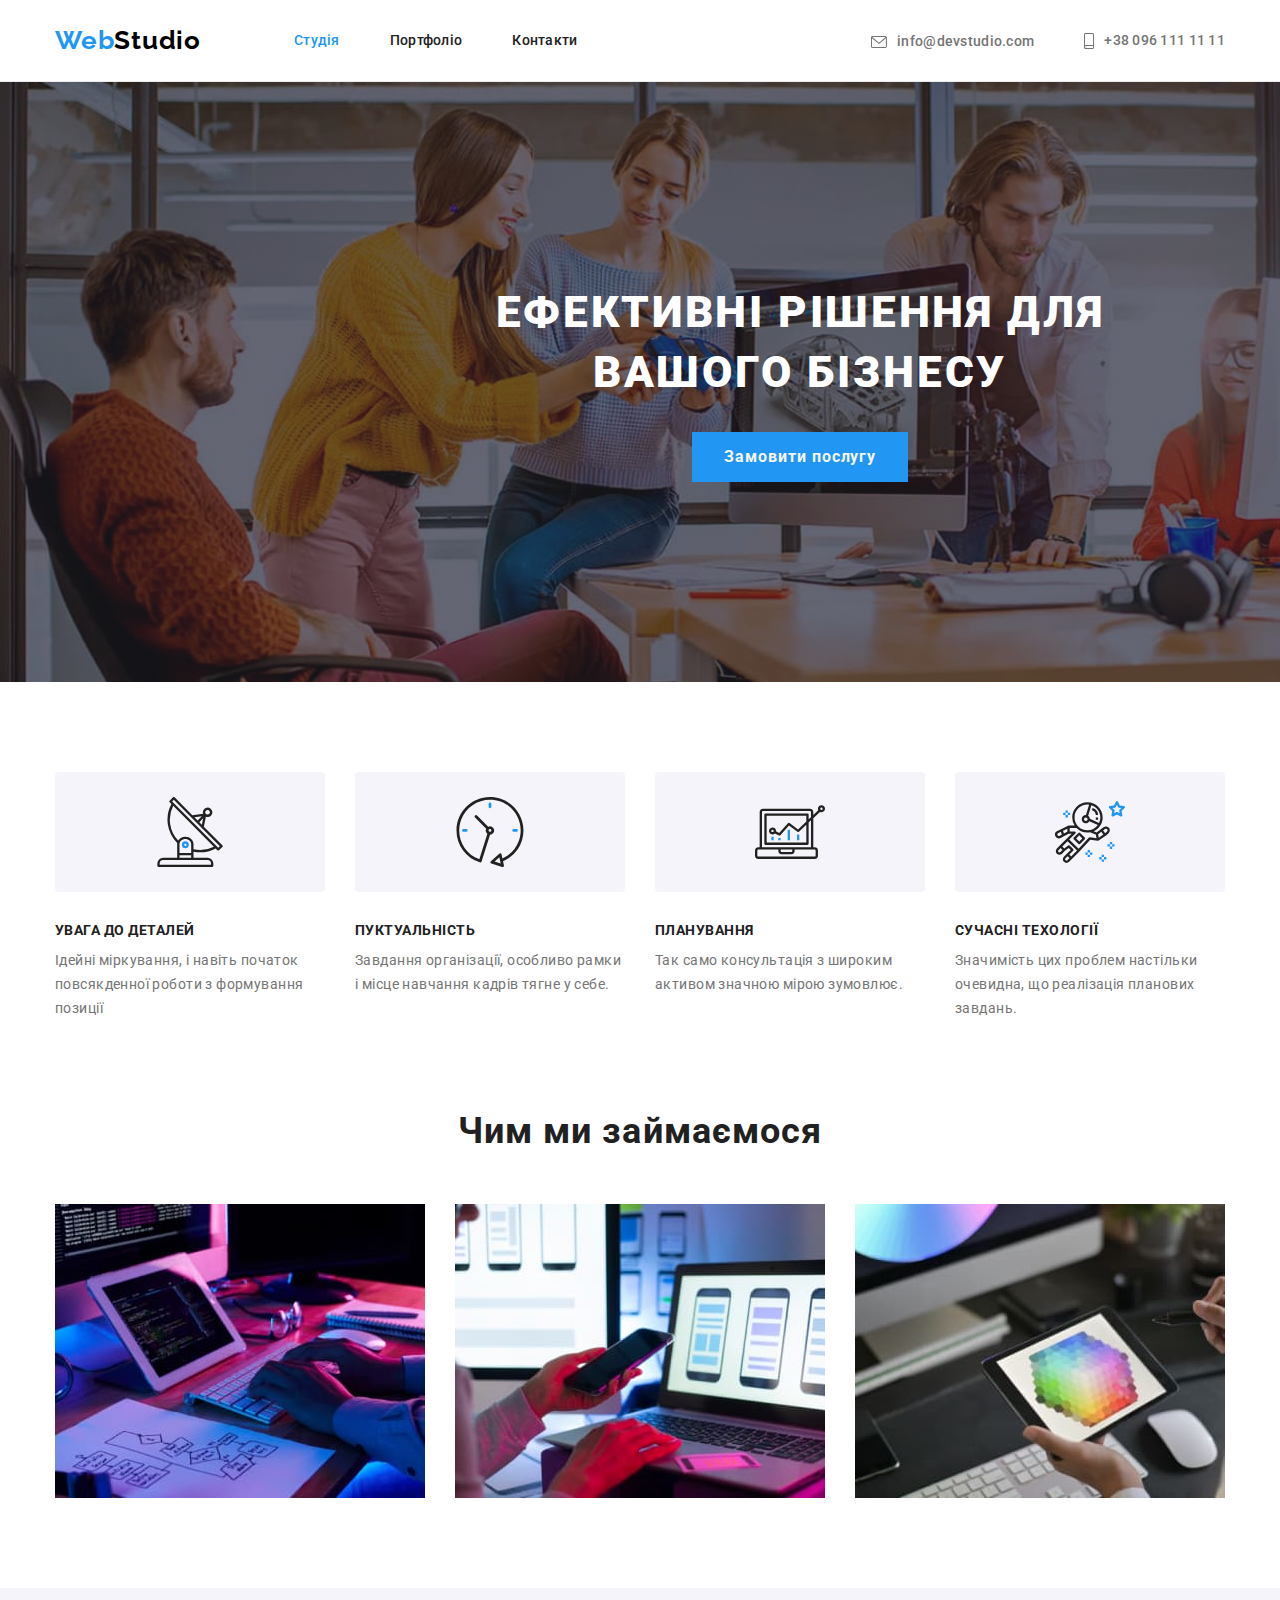
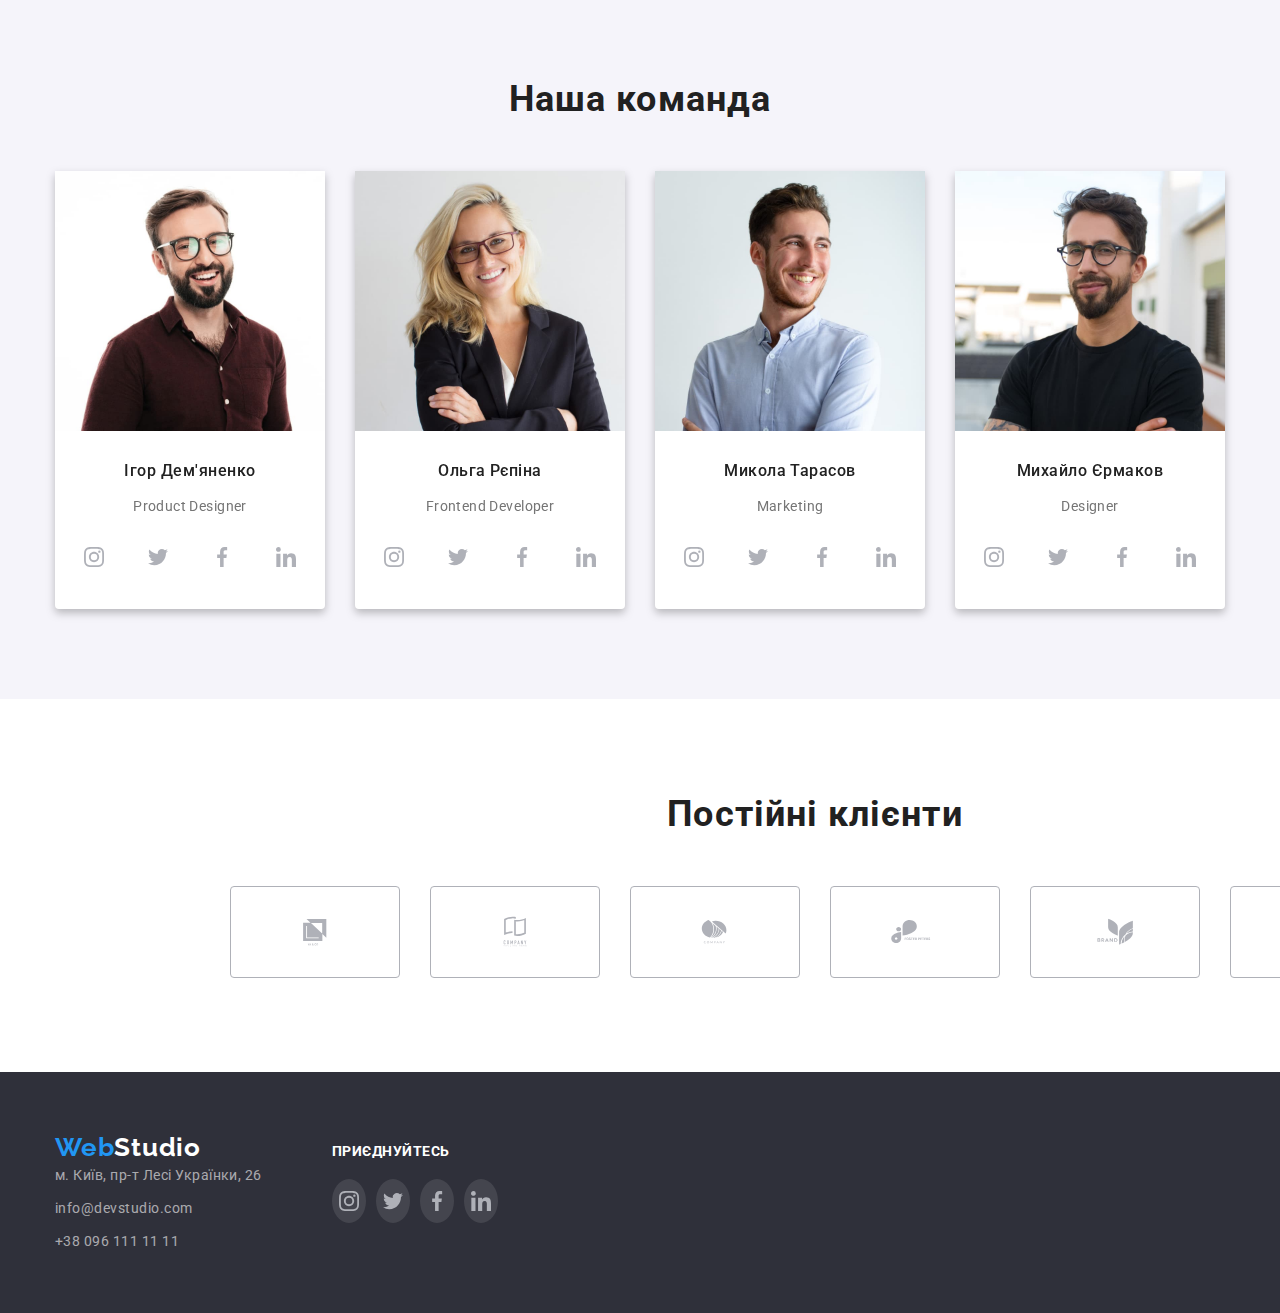
==== commit 4c77ea1b: "add" ====
--- a/index.html
+++ b/index.html
@@ -79,7 +79,7 @@
             <li class="item">
               <div class="thumb">
                 <svg class="item-icon" width="70" height="70">
-                  <use href="./images/icons.svg#icon-vector"></use>
+                  <use href="./images/icons.svg#icon-diagram"></use>
                 </svg>
               </div>
               <h3 class="title-medium">ПЛАНУВАННЯ</h3>
--- a/css/styles.css
+++ b/css/styles.css
@@ -366,7 +366,7 @@
 }
 
 .feature-list .item-icon{
-    fill: var(--title-text-color);
+    fill: var(--social-color)
 }
 
 /* Чим займаємось */
@@ -436,16 +436,24 @@
     height: 44px;
 }
 
-.social-link:hover{
+.social-item .social-link{
+    fill: var(--primary-white-color);
+    
+}
+
+.social-icons .social-link:hover,
+.social-icons .social-link:focus{
+    background-color: var(--accent-color);
+}
+
+.social-link:hover,
+.social-link:focus {
     color: var(--primary-white-color);
-}
-
-.social-icons .social-link:hover{
-    background-color: var(--accent-color);
-}
-
-.social-icons .social-link:hover .icon{
-    fill:currentColor;
+
+}
+
+.staff-title .social-icon{
+    fill: currentColor;
 }
 
 .staff-gallery .social-link {
@@ -457,19 +465,25 @@
 }
 
 .staff-gallery .social-icons {
-    margin: 16px 32px 0px 32px;
+    margin: 16px 12px 0px 12px;
     gap: 10px;
     display: flex;
     justify-content: center;
     
 }
-.social-icons .icons{
+.staff-title .social-icon{
     fill: var(--social-color);
 }
 
 
 .staff-gallery .social-item:last-child{
     margin-right: 0;
+}
+
+.social-item {
+    color: var(--primary-text-color);
+    width: 44px;
+    height: 44px;    
 }
 
 .staff {
@@ -527,6 +541,11 @@
 .clients-link {
     border: 1pv solid var(--social-color);
     border-radius: 4px;
+    width: 100%;
+    height: 100%;
+    display: flex;
+    justify-content: center;
+    align-items: center;
 }
 
 .brends .item {
@@ -538,8 +557,9 @@
     margin-right: 30px;
 }
 
-.clients-list.icon{
-    fill: currentColor;
+
+.clients-link.icon{
+    fill: currentColor
 }
 
 .clients-list:hover .icon,
@@ -552,12 +572,13 @@
     border: 1px solid var(--accent-color);
 }
 .clients-list {
-    flex-basis: calc((100%-150px/6));
     height: 92px;
-    display: flex;
-    justify-content: center;
-    align-items: center;
-}
+    width: 170px;
+ }
+ 
+ .social-item:not(:last-child){
+    margin-right: 10px;
+ }
 
 /* Footer */ 
 .footer {
@@ -576,6 +597,10 @@
     color: var(--primary-text-color)
 }
 
+.social-link {
+    width: 100%;
+    height: 100%;
+}
 
 
 .logo-footer {
@@ -589,9 +614,6 @@
     padding-left: 0;
 }
 
-.all-contacts>li {
-    margin-top: 10px;
-}
 
 .adress .all-contacts {
     text-align: inherit;
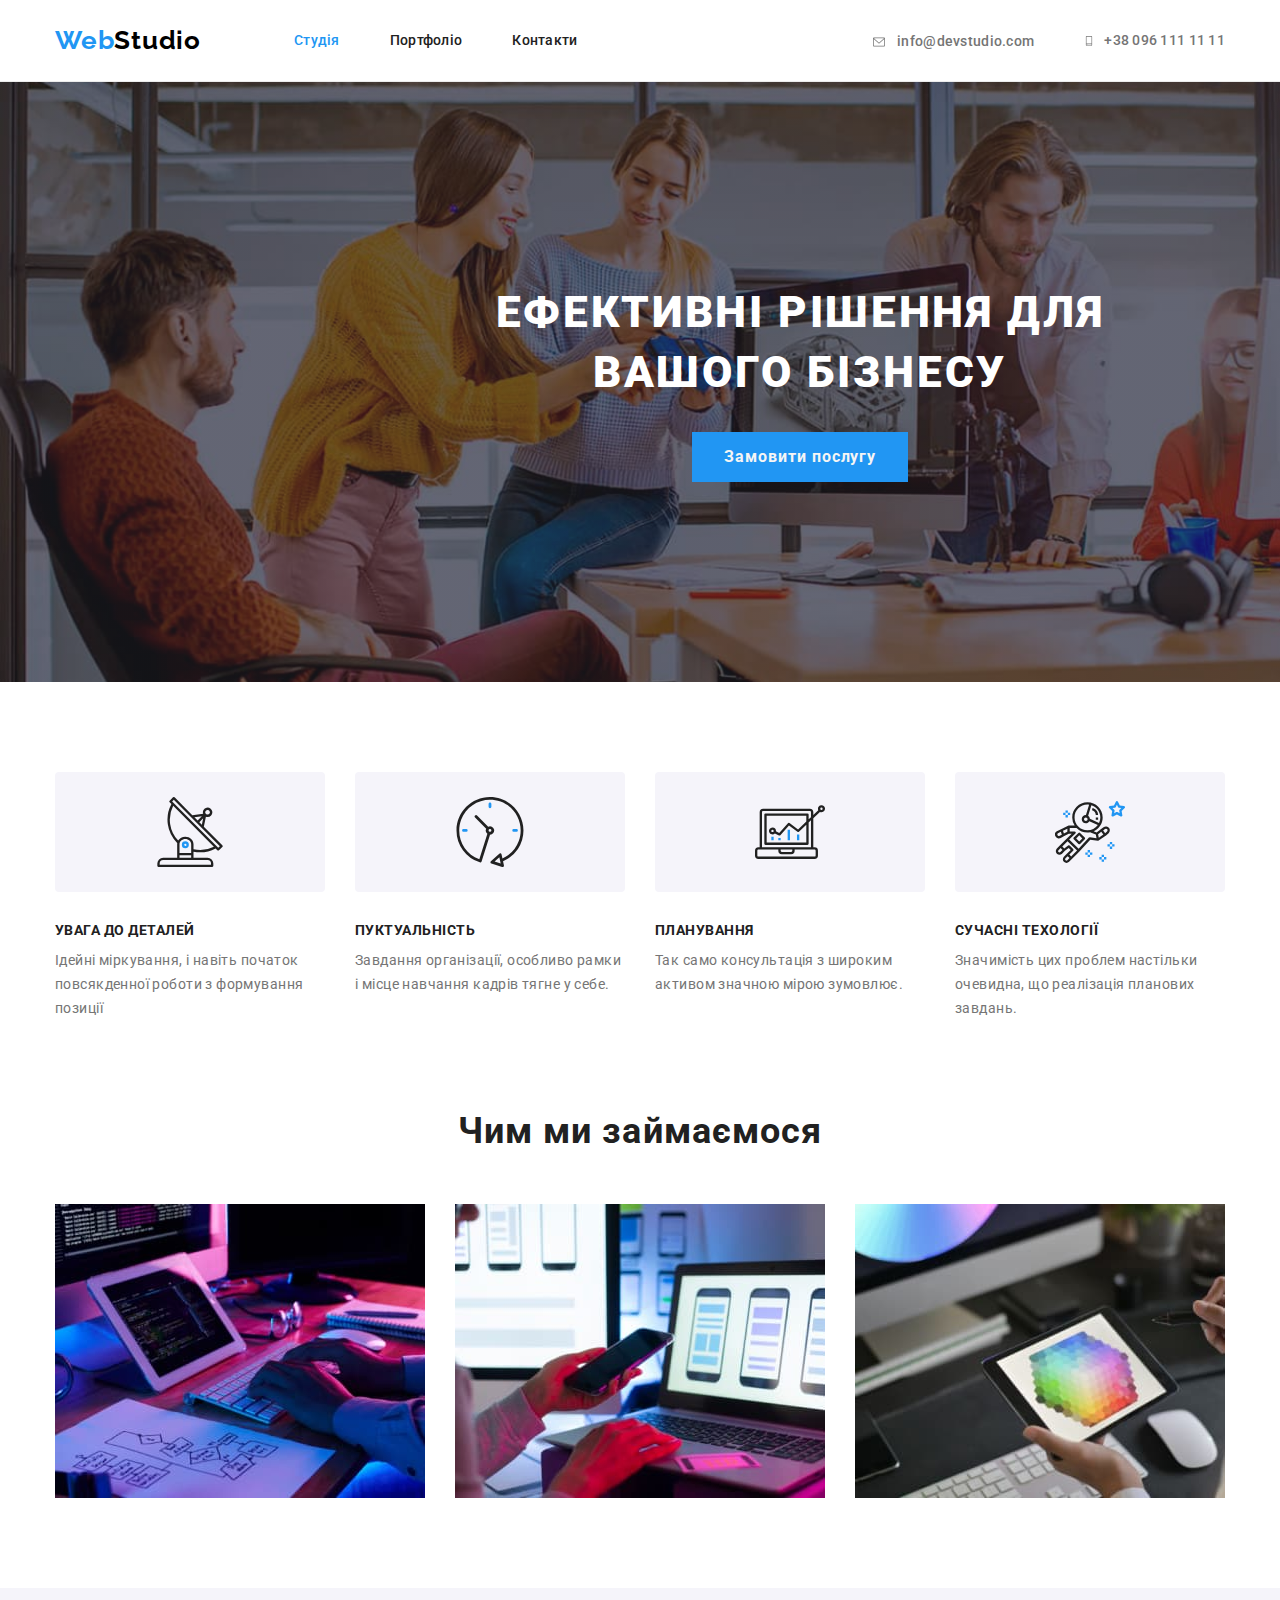
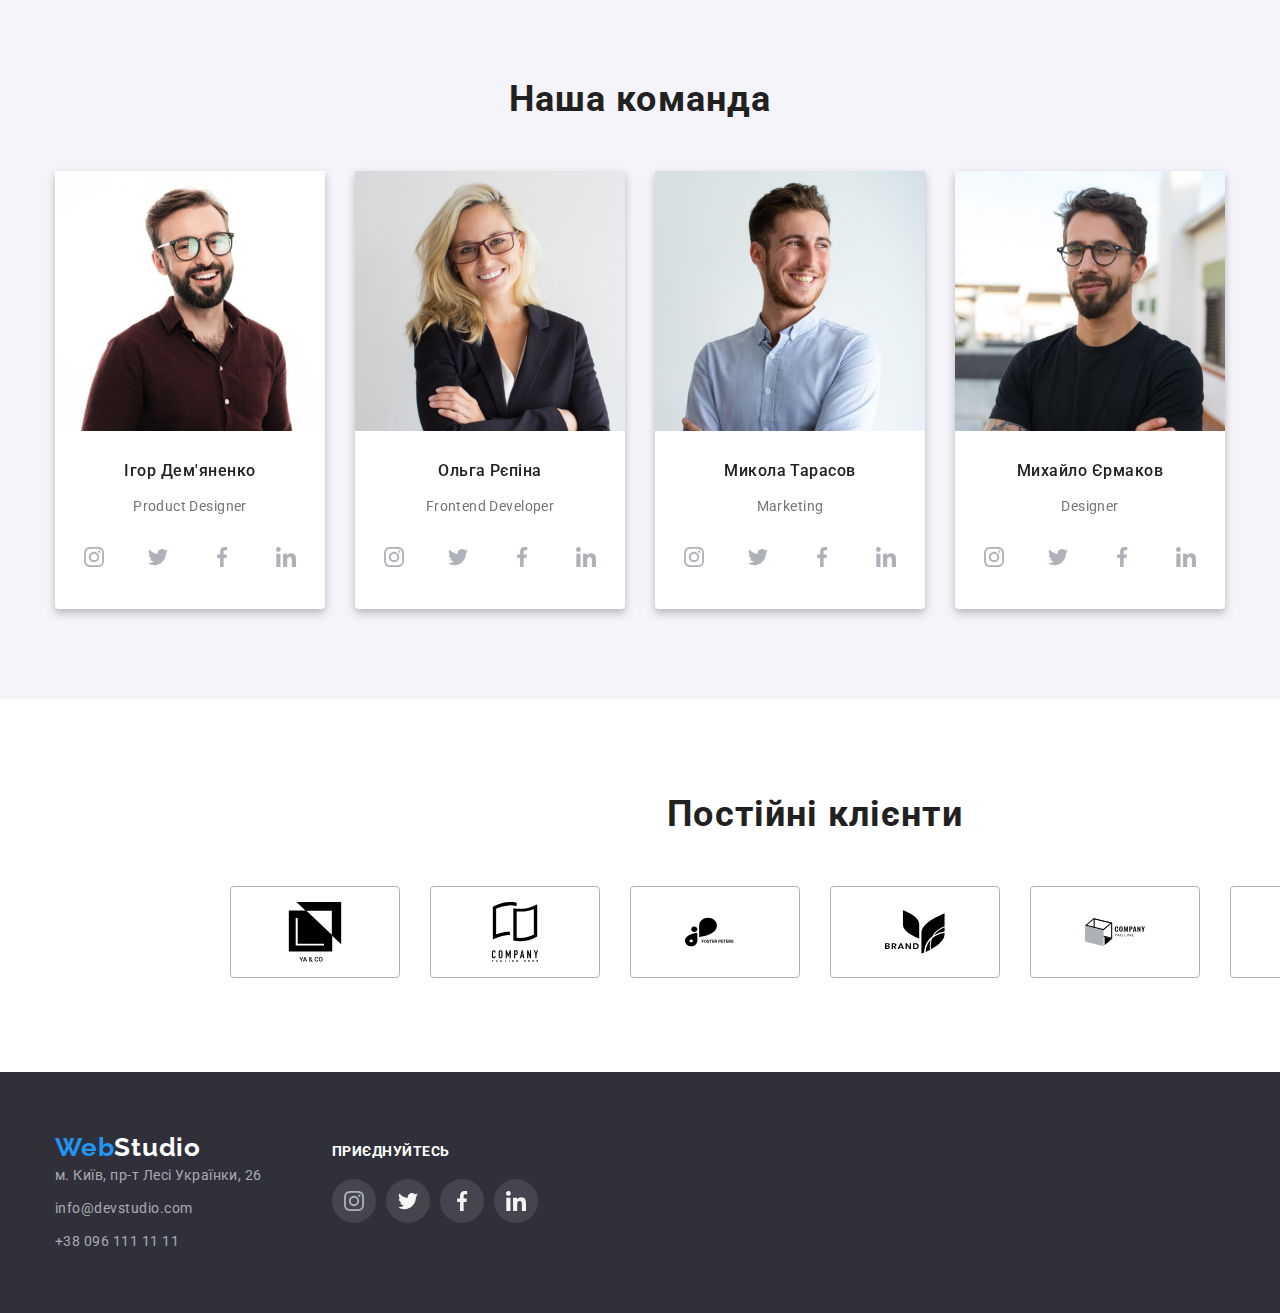
==== commit 78c94ab5: "add" ====
--- a/index.html
+++ b/index.html
@@ -326,26 +326,26 @@
           <div class="social-footer">
             <p class="footer-title">Приєднуйтесь</p>
             <ul class="social-icons list">
-              <li class="social-icon-footer">
+              <li class="social-icon-footer social-link-footer">
                 <a href="" class="social-link"
                   ><svg class="icon" width="20" height="20">
                     <use href="./images/icons.svg#icon-instagram"></use></svg
                 ></a>
               </li>
               <li class="social-icon-footer">
-                <a href="" class="social-link"
+                <a href="" class="social-link social-link-footer"
                   ><svg class="icon" width="20" height="20">
                     <use href="./images/icons.svg#icon-twitter"></use></svg
                 ></a>
               </li>
               <li class="social-icon-footer">
-                <a href="" class="social-link"
+                <a href="" class="social-link social-link-footer"
                   ><svg class="icon" width="20" height="20">
                     <use href="./images/icons.svg#icon-facebook"></use></svg
                 ></a>
               </li>
               <li class="social-icon-footer">
-                <a href="" class="social-link"
+                <a href="" class="social-link social-link-footer"
                   ><svg class="icon" width="20" height="20">
                     <use href="./images/icons.svg#icon-linkedin"></use></svg
                 ></a>
--- a/css/styles.css
+++ b/css/styles.css
@@ -427,13 +427,13 @@
     display: flex;
     align-items: center;
     color: var(--social-color);
-    margin-right: 10px;
     border-radius: 50%;
 }
 
 .social-icon-footer {
     width: 44px;
     height: 44px;
+    margin-right: 10px;
 }
 
 .social-item .social-link{
@@ -471,9 +471,8 @@
     justify-content: center;
     
 }
-.staff-title .social-icon{
-    fill: var(--social-color);
-}
+
+
 
 
 .staff-gallery .social-item:last-child{
@@ -557,21 +556,29 @@
     margin-right: 30px;
 }
 
+.brends .clients-link{
+    color: var(--social-color);
+    text-decoration: none;
+}
 
 .clients-link.icon{
     fill: currentColor
 }
 
+.clients-list .clients-link:hover,
+.clients-list .clients-link:focus{
+     color: var(--accent-color);
+     border: 1px solid var(--accent-color);
+}
+
 .clients-list:hover .icon,
-.clients-list:focus .icon{
-    fill: var(--accent-color);
-}
-
-.brends .item:hover,
-.brends .item:focus {
-    border: 1px solid var(--accent-color);
-}
-.clients-list {
+.clients-list:focus .icon{ 
+    fill: currentColor;
+}
+   
+
+
+.clients-list {    
     height: 92px;
     width: 170px;
  }
@@ -629,13 +636,15 @@
 }
 
 .social-footer {
-    
     margin-left: 70px;
     
 }
- .social-footer .social-link {
-    fill: var(--secondary-white-color);
+ .social-footer .social-link {    
     background-color: rgba(255, 255, 255, 0.1);
+ }
+
+ .social-link-footer{
+    color: var(--primary-white-color)
  }
 
 .social-footer .icon{
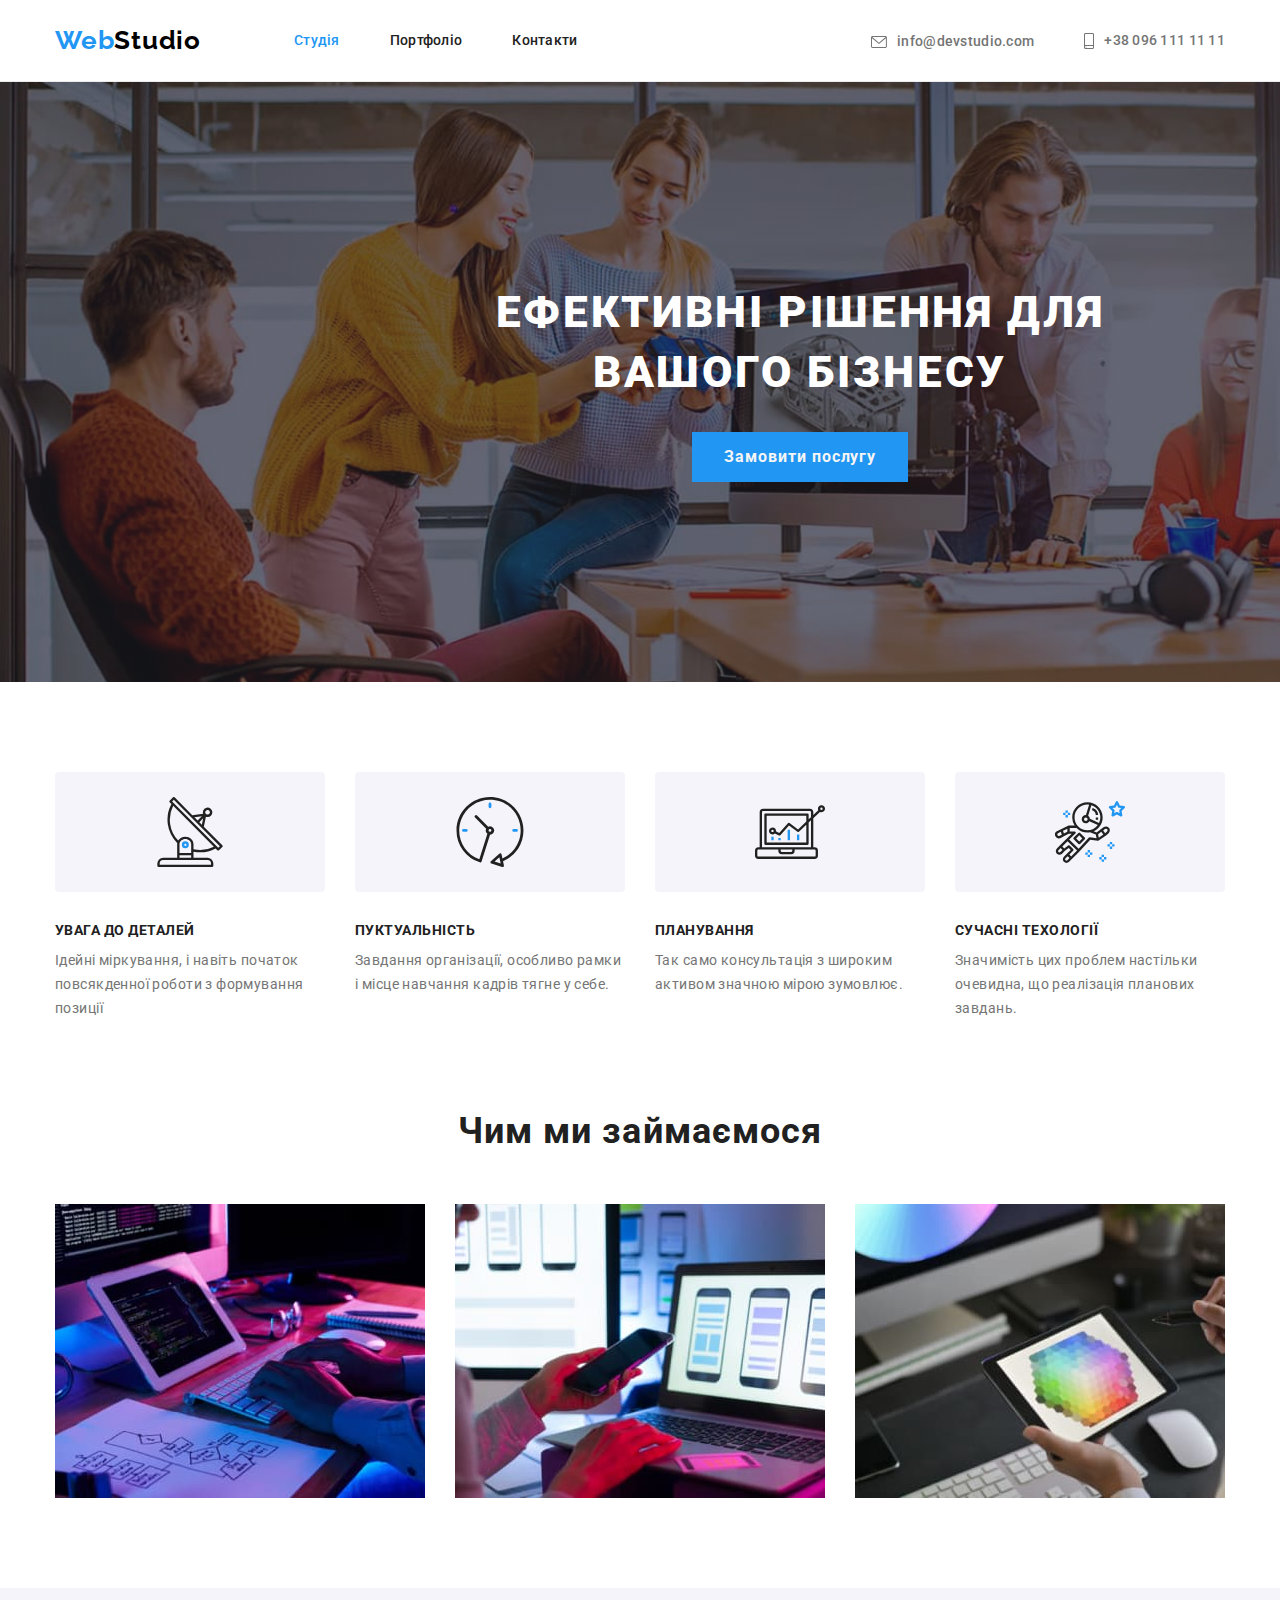
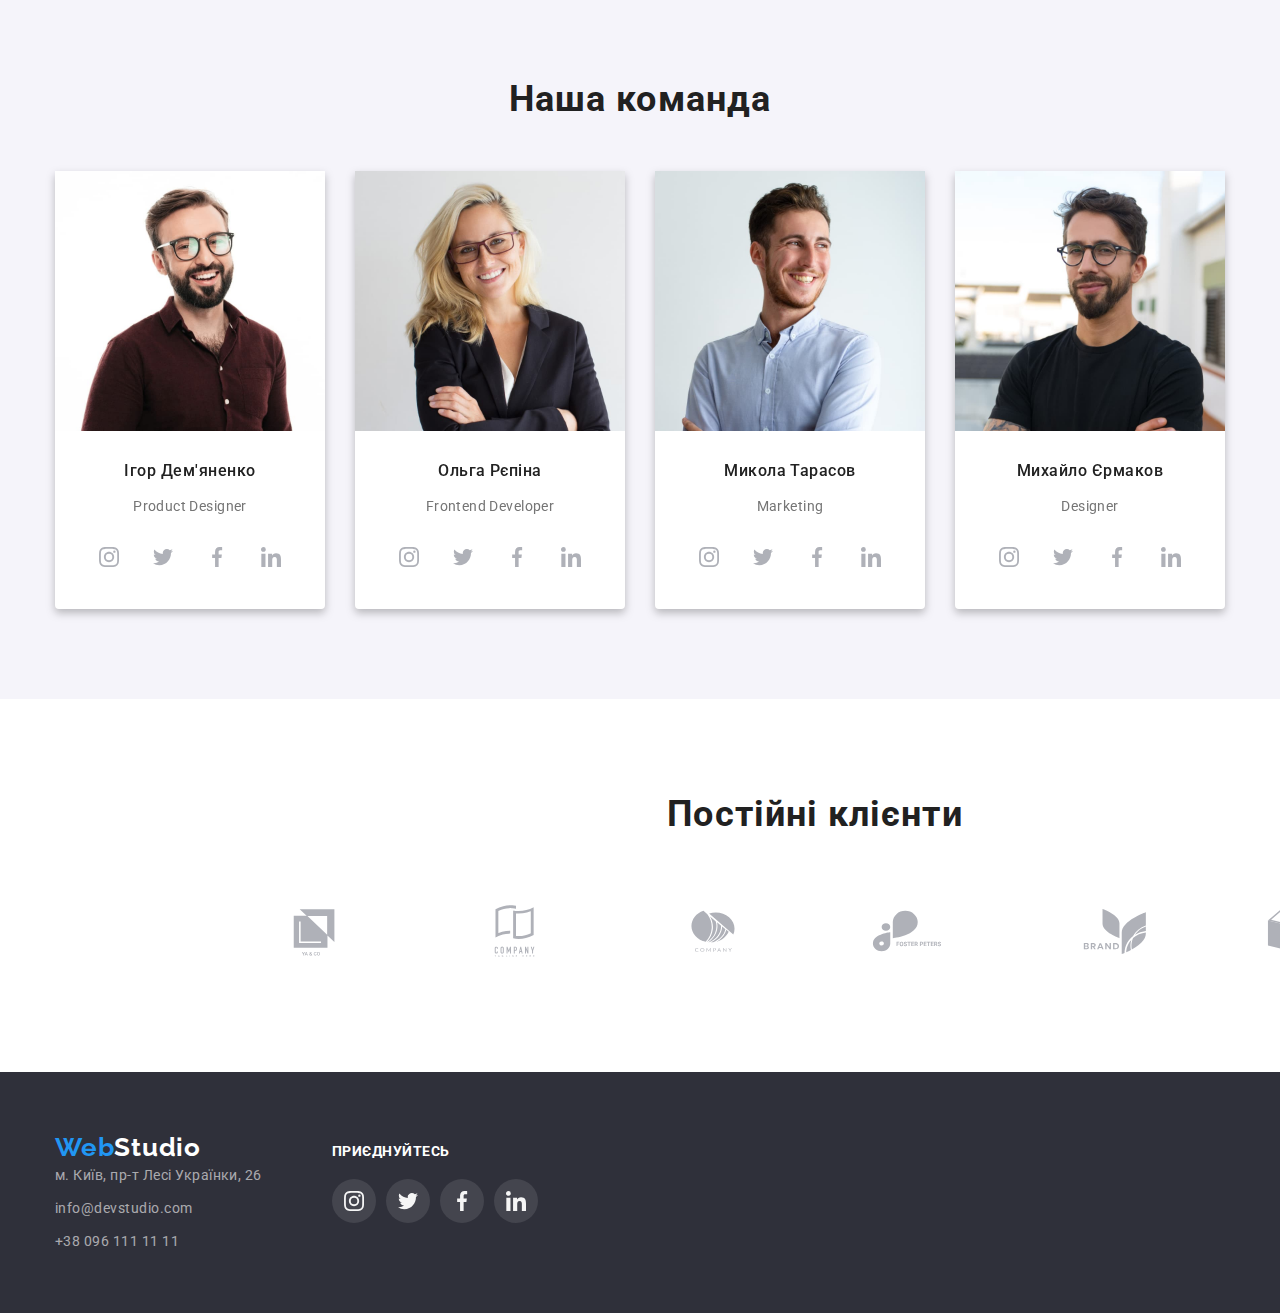
==== commit 6e9d8e52: "Add" ====
--- a/index.html
+++ b/index.html
@@ -326,8 +326,8 @@
           <div class="social-footer">
             <p class="footer-title">Приєднуйтесь</p>
             <ul class="social-icons list">
-              <li class="social-icon-footer social-link-footer">
-                <a href="" class="social-link"
+              <li class="social-icon-footer">
+                <a href="" class="social-link social-link-footer"
                   ><svg class="icon" width="20" height="20">
                     <use href="./images/icons.svg#icon-instagram"></use></svg
                 ></a>
--- a/css/styles.css
+++ b/css/styles.css
@@ -465,8 +465,7 @@
 }
 
 .staff-gallery .social-icons {
-    margin: 16px 12px 0px 12px;
-    gap: 10px;
+    margin: 16px 12px 0px 12px;    
     display: flex;
     justify-content: center;
     
@@ -548,21 +547,16 @@
 }
 
 .brends .item {
-border: 1px solid var(--social-color);
-border-radius: 4px;
+    border-radius: 4px;
 }
 
 .brends .item:not(:last-child){
     margin-right: 30px;
 }
 
-.brends .clients-link{
-    color: var(--social-color);
-    text-decoration: none;
-}
-
-.clients-link.icon{
-    fill: currentColor
+
+.clients-list .icon{
+    fill: var(--social-color)
 }
 
 .clients-list .clients-link:hover,
@@ -576,8 +570,6 @@
     fill: currentColor;
 }
    
-
-
 .clients-list {    
     height: 92px;
     width: 170px;
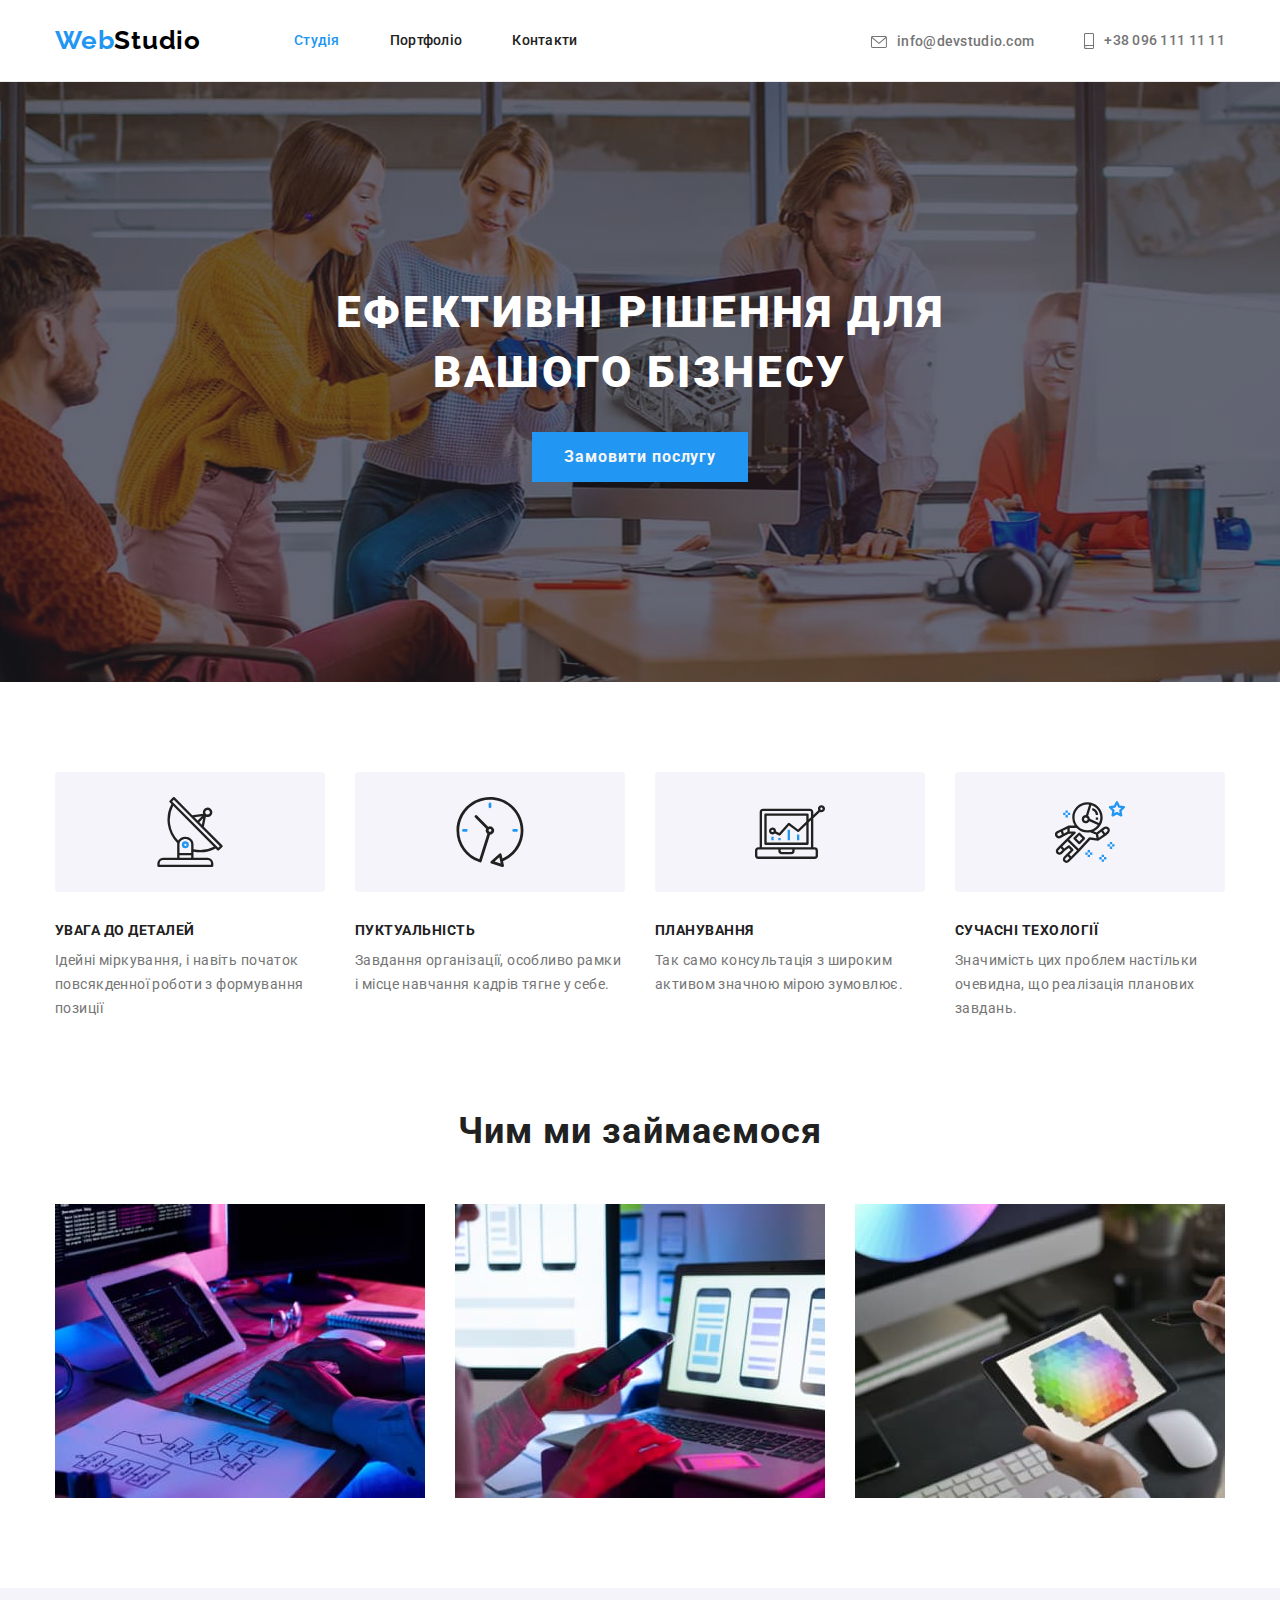
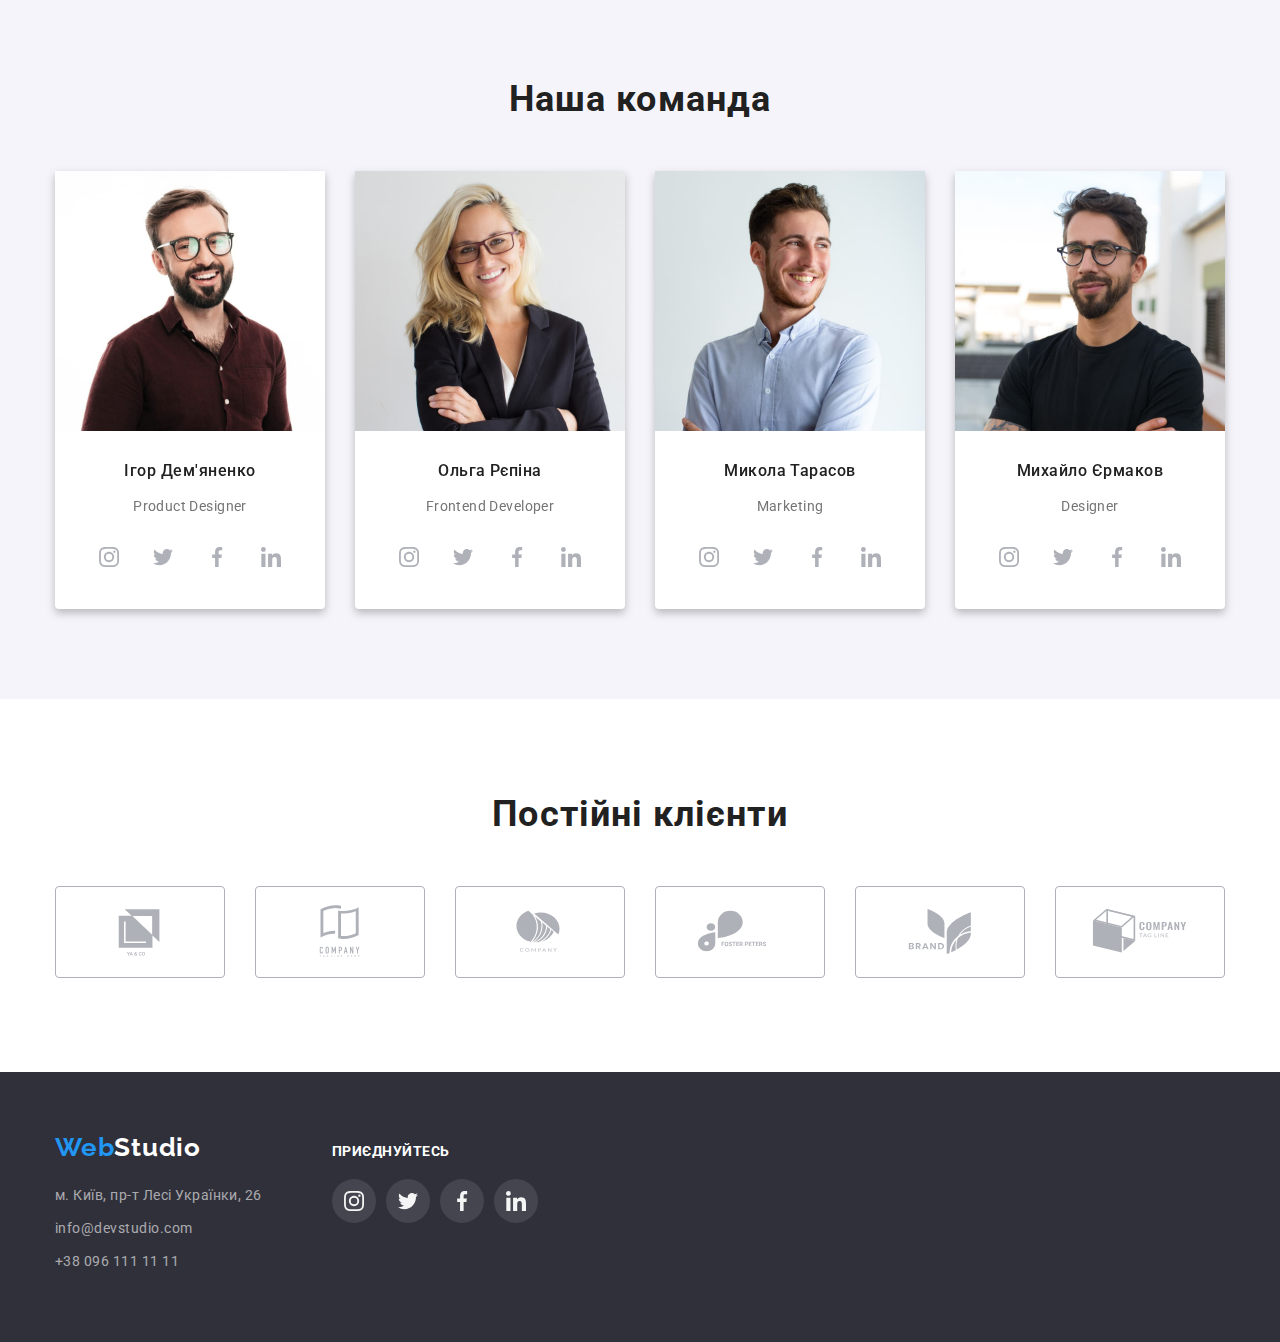
==== commit 4c229508: "Add" ====
--- a/index.html
+++ b/index.html
@@ -311,13 +311,13 @@
             <a href="WebStudio" class="logo logo-footer"> <span class="web">Web</span>Studio</a>
             <address>
               <ul class="all-contacts footer-contacts">
-                <li class="item">
+                <li class="item contacts-item">
                   <a class="adress link" href="https://goo.gl/maps/Jwa1FYNxkH5Bw4Vz5"> м. Київ, пр-т Лесі Українки, 26</a>
                 </li>
-                <li class="item">
+                <li class="item contacts-item">
                   <a class="adress-footer link" href="info@devstudio.com">info@devstudio.com</a>
                 </li>
-                <li class="item">
+                <li class="item contacts-item">
                   <a class="adress-footer link" href="tel:+380961111111">+38 096 111 11 11</a>
                 </li>
               </ul>
--- a/css/styles.css
+++ b/css/styles.css
@@ -210,7 +210,6 @@
     background-color: #2F303A;
     padding: 200px 0;
     text-align: center;
-    width: 1600px;
     margin-left: auto;
     margin-right: auto;
 }
@@ -527,7 +526,7 @@
 /* Наші клієнти */
 
 .clients {
-    padding: 94px 215px;
+    padding: 94px 0;
     background: var(--primary-text-color);
 }
 
@@ -537,13 +536,15 @@
 }
 
 .clients-link {
-    border: 1pv solid var(--social-color);
+    border: 1px solid var(--social-color);
     border-radius: 4px;
     width: 100%;
     height: 100%;
     display: flex;
     justify-content: center;
-    align-items: center;
+    justify-content: center;
+    align-items: center;
+    color: var(--social-color);
 }
 
 .brends .item {
@@ -564,11 +565,21 @@
      color: var(--accent-color);
      border: 1px solid var(--accent-color);
 }
+.clients-link .icon{
+    fill: currentColor;
+}
 
 .clients-list:hover .icon,
 .clients-list:focus .icon{ 
     fill: currentColor;
 }
+
+.clients-list .clients-link:hover,
+.clients-list .clients-link:focus{
+    color: var(--accent-color);
+    border: 1px solid var(--accent-color);
+}
+
    
 .clients-list {    
     height: 92px;
@@ -604,7 +615,9 @@
 
 .logo-footer {
     text-decoration: none;
-    color: #FFFFFF
+    color: #FFFFFF;
+    display: block;
+    margin-bottom: 20px;
 }
 
 .all-contacts {
@@ -613,6 +626,9 @@
     padding-left: 0;
 }
 
+.contacts-item {
+    margin-bottom: 9px;
+}
 
 .adress .all-contacts {
     text-align: inherit;
